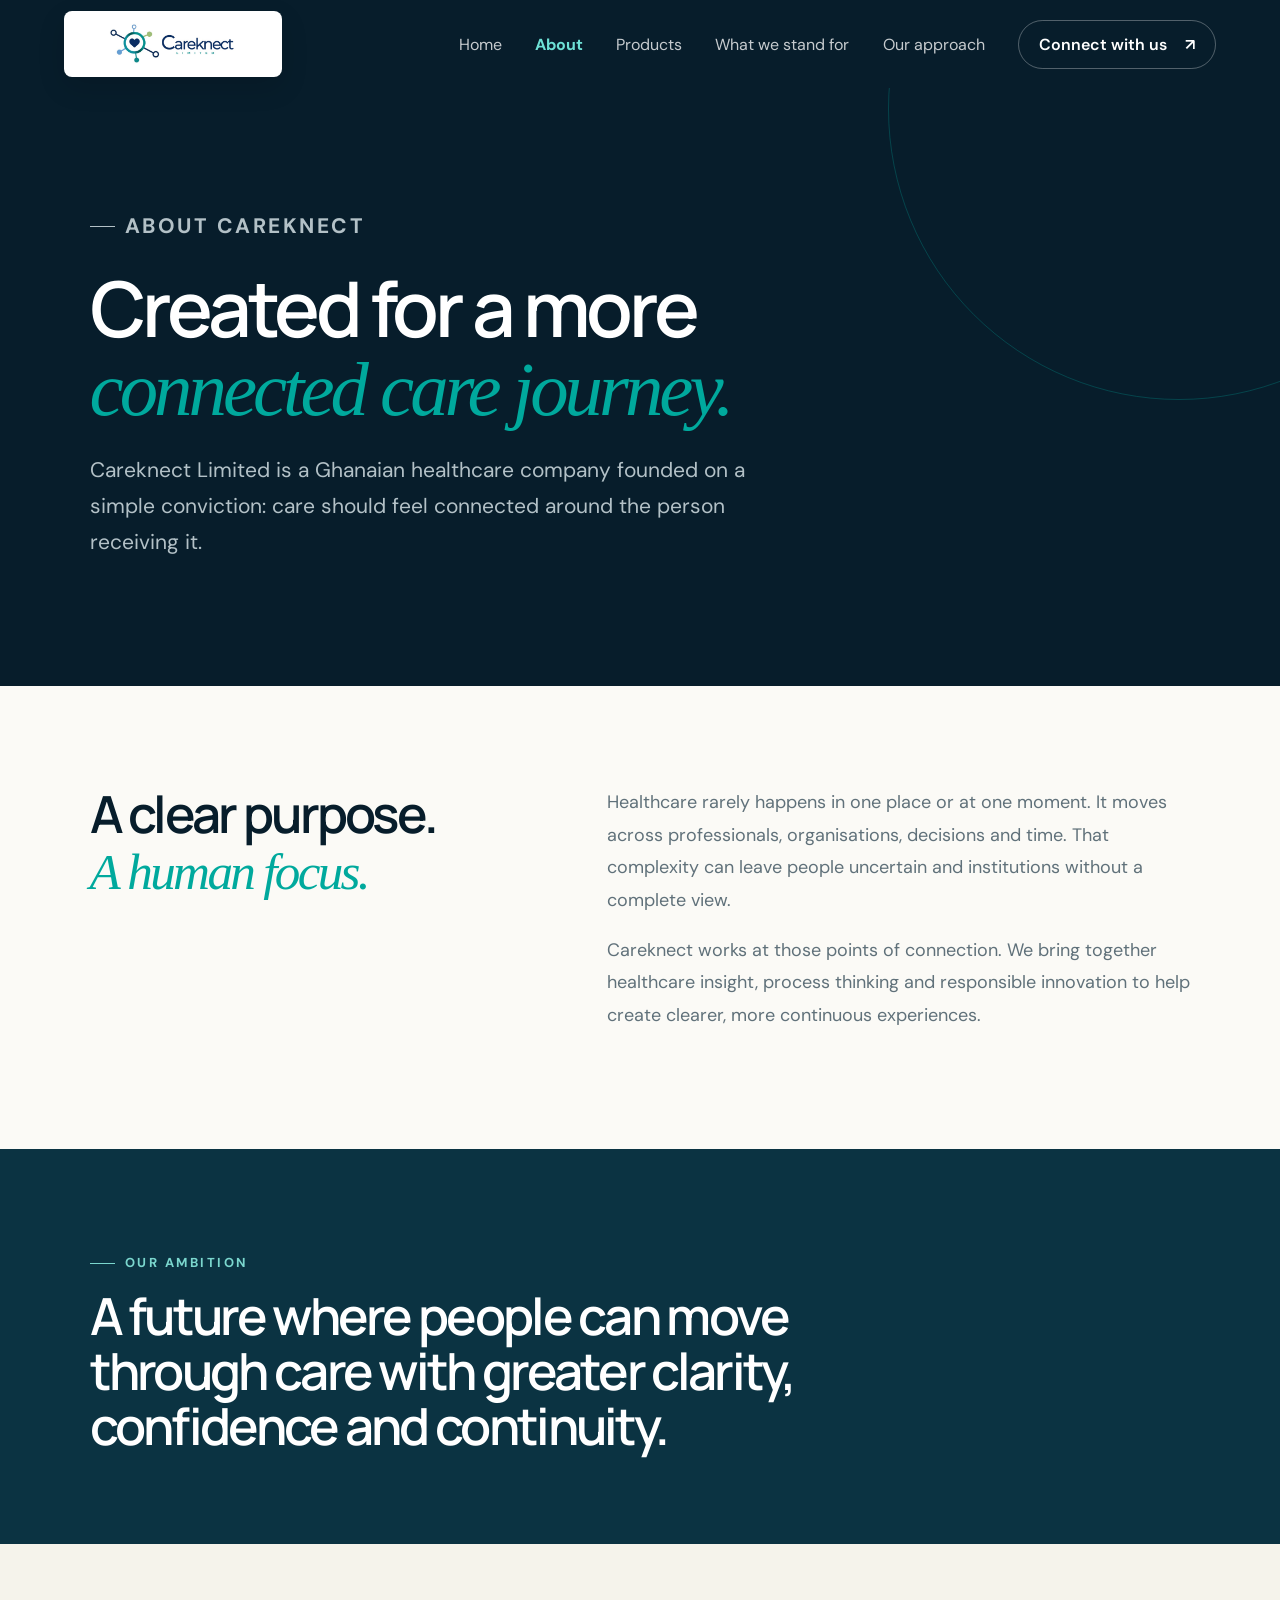
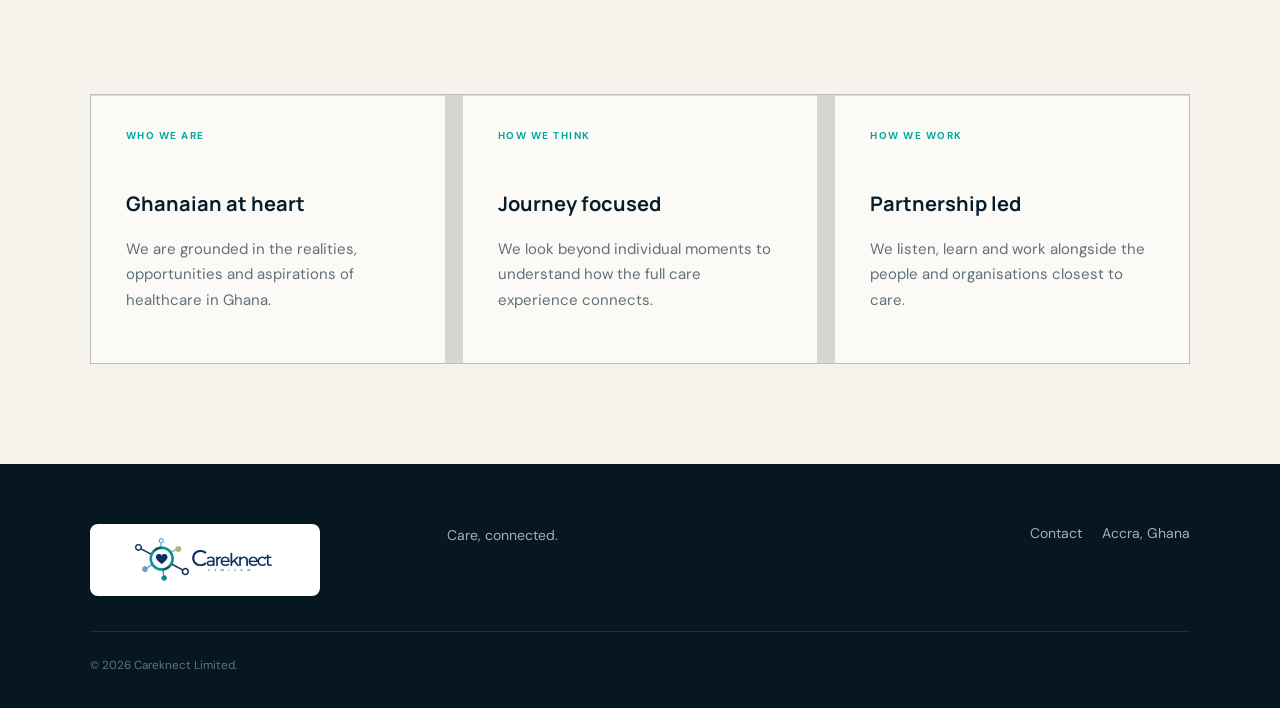
==== about.html @ 3f30fecf "Create Careknect corporate website" ====
<!doctype html><html lang="en"><head><meta charset="UTF-8"><meta name="viewport" content="width=device-width,initial-scale=1"><title>About Careknect</title><link rel="preconnect" href="https://fonts.googleapis.com"><link rel="preconnect" href="https://fonts.gstatic.com" crossorigin><link href="https://fonts.googleapis.com/css2?family=DM+Sans:wght@400;500;600;700&family=Manrope:wght@500;600;700;800&display=swap" rel="stylesheet"><link rel="stylesheet" href="styles.css"><link rel="stylesheet" href="brand.css"><link rel="stylesheet" href="pages.css"><link rel="stylesheet" href="corporate.css"></head><body><header class="page-header"><div class="site-header"><a class="brand brand-logo" href="index.html"><img src="assets/careknect-logo-cropped.jpg" alt="Careknect Limited"></a><button class="menu-toggle" aria-label="Open menu" aria-expanded="false"><span></span><span></span></button><nav class="nav"><a href="index.html">Home</a><a class="active" href="about.html">About</a><a href="solutions.html">What we stand for</a><a href="advisory.html">Our approach</a><a class="nav-cta" href="contact.html">Connect with us <span>↗</span></a></nav></div></header><main><section class="page-hero"><p class="eyebrow"><span></span> ABOUT CAREKNECT</p><h1>Created for a more<br><em>connected care journey.</em></h1><p>Careknect Limited is a Ghanaian healthcare company founded on a simple conviction: care should feel connected around the person receiving it.</p></section><section class="page-body"><div class="split"><h2>A clear purpose.<br><em>A human focus.</em></h2><div class="split-copy"><p>Healthcare rarely happens in one place or at one moment. It moves across professionals, organisations, decisions and time. That complexity can leave people uncertain and institutions without a complete view.</p><p>Careknect works at those points of connection. We bring together healthcare insight, process thinking and responsible innovation to help create clearer, more continuous experiences.</p></div></div></section><section class="dark-band"><p class="eyebrow light"><span></span> OUR AMBITION</p><h2 class="content-heading">A future where people can move through care with greater clarity, confidence and continuity.</h2></section><section class="page-body soft"><div class="story-grid"><article><span>WHO WE ARE</span><h3>Ghanaian at heart</h3><p>We are grounded in the realities, opportunities and aspirations of healthcare in Ghana.</p></article><article><span>HOW WE THINK</span><h3>Journey focused</h3><p>We look beyond individual moments to understand how the full care experience connects.</p></article><article><span>HOW WE WORK</span><h3>Partnership led</h3><p>We listen, learn and work alongside the people and organisations closest to care.</p></article></div></section></main><footer><a class="brand brand-logo footer-brand" href="index.html"><img src="assets/careknect-logo-cropped.jpg" alt="Careknect Limited"></a><p>Care, connected.</p><div><a href="contact.html">Contact</a><span>Accra, Ghana</span></div><small>© 2026 Careknect Limited.</small></footer><script src="script.js"></script></body></html>
---- styles.css ----
:root{--ink:#071d2b;--navy:#092737;--teal:#00a99d;--mint:#c7f1e7;--cream:#f5f3eb;--paper:#fbfaf6;--coral:#ff806d;--line:rgba(7,29,43,.13);--muted:#60717a;--display:"Manrope",sans-serif;--body:"DM Sans",sans-serif}*{box-sizing:border-box}html{scroll-behavior:smooth}body{margin:0;color:var(--ink);background:var(--paper);font-family:var(--body);-webkit-font-smoothing:antialiased}a{color:inherit;text-decoration:none}button,textarea{font:inherit}.site-header{height:88px;padding:0 clamp(24px,5vw,76px);display:flex;align-items:center;justify-content:space-between;position:absolute;z-index:20;width:100%;color:#fff}.brand{display:flex;align-items:center;gap:11px;font-family:var(--display);font-size:23px;font-weight:800;letter-spacing:-.8px}.brand small{display:block;font:600 7px var(--body);letter-spacing:3px;opacity:.65;margin-top:-1px}.brand-mark{width:33px;height:33px;display:grid;grid-template-columns:1fr 1fr;gap:3px;transform:rotate(45deg)}.brand-mark i{display:block;border-radius:10px 3px;background:var(--teal)}.brand-mark i:last-child{background:var(--coral);transform:translateY(5px)}.nav{display:flex;align-items:center;gap:clamp(20px,2.6vw,38px);font-size:14px}.nav>a:not(.nav-cta){opacity:.77;transition:.2s}.nav>a:hover{opacity:1}.nav-cta{padding:13px 20px;border:1px solid rgba(255,255,255,.3);border-radius:50px;font-weight:600}.nav-cta span{margin-left:14px}.menu-toggle{display:none;background:none;border:0}.hero{min-height:790px;background:var(--ink);color:white;padding:170px clamp(24px,7vw,110px) 100px;display:grid;grid-template-columns:minmax(0,1.05fr) minmax(390px,.8fr);align-items:center;gap:7vw;overflow:hidden;position:relative}.orb{position:absolute;border-radius:999px;filter:blur(2px);opacity:.25}.orb-one{width:700px;height:700px;border:1px solid #1e8c8a;right:-250px;top:-270px}.orb-two{width:480px;height:480px;border:1px solid #1e8c8a;right:-100px;top:-120px}.hero-copy,.journey-card{position:relative;z-index:2}.eyebrow{font-size:11px;font-weight:700;letter-spacing:2.5px;display:flex;align-items:center;gap:10px;color:#93ded3}.eyebrow span{width:25px;height:1px;background:currentColor}.hero h1,.section-heading h2,.approach h2,.contact h2{font-family:var(--display);font-weight:600;letter-spacing:-3.5px;line-height:1.03;margin:25px 0}.hero h1{font-size:clamp(50px,6vw,83px);max-width:800px}.hero h1 em,.section-heading h2 em,.approach h2 em{font-family:Georgia,serif;font-weight:400;color:var(--teal)}.hero-lede{color:#b7c3c8;font-size:19px;line-height:1.65;max-width:670px}.hero-actions{display:flex;align-items:center;gap:32px;margin:37px 0 70px}.button{display:inline-flex;align-items:center;justify-content:center;gap:28px;padding:17px 23px;border-radius:4px;font-weight:700;font-size:14px;transition:.25s}.button:hover{transform:translateY(-2px)}.button-primary{background:var(--coral);color:var(--ink)}.text-link{font-weight:600;font-size:14px;border-bottom:1px solid #78909b;padding:10px 0}.text-link span{margin-left:12px}.trust-row{border-top:1px solid rgba(255,255,255,.12);padding-top:25px;display:flex;gap:24px;align-items:center;font-size:12px;color:#71848d;flex-wrap:wrap}.trust-row b{color:#b8c5ca;font-weight:500}.journey-card{background:#f8faf8;color:var(--ink);border-radius:18px;padding:28px;box-shadow:0 35px 80px rgba(0,0,0,.3);transform:rotate(1deg)}.card-top,.profile,.input-bottom,.coordinator{display:flex;align-items:center;justify-content:space-between}.mini-label{font-size:9px;letter-spacing:1.5px;color:#6d7c82;font-weight:700}.card-top h2{font:700 22px var(--display);margin:6px 0 0;letter-spacing:-.8px}.live{font-size:11px;background:#e3f5ee;padding:7px 10px;border-radius:30px;color:#247b61}.live i{display:inline-block;width:6px;height:6px;border-radius:50%;background:#23b686;margin-right:5px}.profile{background:white;border:1px solid #e5eae7;padding:13px;border-radius:10px;margin:25px 0 18px;justify-content:flex-start;gap:12px}.profile button{margin-left:auto;border:0;background:none}.avatar{width:40px;height:40px;background:#d6eee8;border-radius:50%;display:grid;place-items:center;font-weight:700;color:#157669}.profile strong,.profile small,.coordinator strong,.coordinator small{display:block}.profile strong{font-size:13px}.profile small,.step small,.coordinator small{font-size:10px;color:#809097;margin-top:3px}.progress{height:4px;background:#dfe7e4;border-radius:5px;overflow:hidden;margin-bottom:20px}.progress i{height:100%;display:block;background:var(--teal)}.step{display:grid;grid-template-columns:28px 1fr auto;gap:10px;align-items:center;padding:11px 0;position:relative}.step>span{border:1px solid #cbd6d2;color:#92a09d;border-radius:50%;width:25px;height:25px;display:grid;place-items:center;font-size:10px}.step.done>span{background:#dff4ed;border:0;color:#168a6e}.step.active>span{background:var(--teal);border:0;color:#fff;box-shadow:0 0 0 5px #daf3ef}.step strong{font-size:12px}.step time{font-size:9px;color:#87969c}.coordinator{margin-top:18px;padding-top:18px;border-top:1px solid #e1e7e4;justify-content:flex-start}.people{display:flex;margin-right:14px}.people span{width:28px;height:28px;border:2px solid white;margin-left:-7px;border-radius:50%;background:#123c50;color:white;display:grid;place-items:center;font-size:8px}.people span:first-child{margin:0;background:#e48b6f}.people span:last-child{background:#d9e3df;color:#456}.coordinator p{margin:0}.coordinator strong{font-size:10px}.navigator-section,.solutions,.partners{padding:110px clamp(24px,7vw,110px)}.section-heading{display:grid;grid-template-columns:.6fr 1.3fr 1fr;gap:45px;align-items:start;margin-bottom:65px}.eyebrow.dark{color:#198f87}.section-heading h2{font-size:clamp(38px,4vw,59px);margin:0}.section-heading>p:last-child{line-height:1.7;color:var(--muted);font-size:16px;margin:5px 0}.navigator-section{background:var(--cream)}.navigator-shell{background:white;border-radius:14px;display:grid;grid-template-columns:1.15fr .85fr;box-shadow:0 20px 60px rgba(7,29,43,.08);overflow:hidden}.navigator-input{padding:42px}.navigator-input label{display:block;font:700 17px var(--display);margin-bottom:17px}.navigator-input textarea{width:100%;border:1px solid #d4ddd9;border-radius:8px;padding:17px;resize:none;outline:none;line-height:1.55;color:var(--ink);transition:.2s}.navigator-input textarea:focus{border-color:var(--teal);box-shadow:0 0 0 3px rgba(0,169,157,.09)}.input-bottom{margin-top:16px}.input-bottom>span{font-size:12px;color:#75858b}.input-bottom button{background:var(--ink);color:white;border:0;border-radius:4px;padding:14px 18px;font-weight:700;cursor:pointer}.input-bottom button span{margin-left:18px}.navigator-result{background:var(--ink);color:white;min-height:270px;padding:38px;display:grid;place-items:center}.result-empty{text-align:center;max-width:280px}.spark{display:grid;place-items:center;width:46px;height:46px;margin:0 auto 18px;border:1px solid #2f5968;border-radius:50%;color:#67d4c9;font-size:21px}.result-empty strong{font:600 16px var(--display)}.result-empty p{font-size:12px;line-height:1.6;color:#8fa2aa}.result-found{width:100%}.result-found .match{font-size:10px;color:#78d9cf;letter-spacing:1px}.result-found h3{font:700 21px var(--display);margin:10px 0}.result-found p{color:#a9bac1;line-height:1.55;font-size:13px}.result-tags{display:flex;flex-wrap:wrap;gap:8px;margin:18px 0}.result-tags span{padding:7px 9px;border:1px solid #31505e;border-radius:30px;font-size:10px}.result-found a{display:inline-block;color:#fff;border-bottom:1px solid var(--teal);font-size:12px;padding-bottom:5px}.safety-note{text-align:center;color:#89938f;font-size:10px;margin:22px auto 0;max-width:730px}.solutions{background:var(--paper)}.solution-grid{display:grid;grid-template-columns:repeat(3,1fr);border-top:1px solid var(--line);border-left:1px solid var(--line)}.solution-grid article{min-height:310px;border-right:1px solid var(--line);border-bottom:1px solid var(--line);padding:35px;position:relative;transition:.25s}.solution-grid article:hover{background:white;transform:translateY(-3px);box-shadow:0 16px 40px rgba(7,29,43,.06);z-index:2}.solution-feature{grid-row:span 2;background:#e3f2ed}.solution-grid .number{position:absolute;right:25px;top:22px;font-size:10px;color:#8b999a}.solution-grid .icon{font-size:26px;color:var(--teal);height:72px}.solution-grid h3{font:700 22px var(--display);letter-spacing:-.7px}.solution-grid p{color:var(--muted);font-size:14px;line-height:1.7}.solution-grid ul{list-style:none;padding:12px 0 0;margin:0}.solution-grid li{font-size:12px;border-top:1px solid rgba(7,29,43,.1);padding:12px 0}.solution-grid li:before{content:"✓";color:var(--teal);margin-right:10px}.solution-grid .accent{background:var(--ink);color:white}.solution-grid .accent p{color:#a9b8bf}.approach{background:#0b3342;color:white;padding:120px clamp(24px,9vw,150px);display:grid;grid-template-columns:.8fr 1fr;gap:12vw}.eyebrow.light{color:#7bd7ce}.approach h2{font-size:clamp(40px,4.5vw,62px);margin-top:28px}.approach-copy>p:nth-of-type(2){color:#a7b7bd;line-height:1.7;max-width:460px}.button-light{border:1px solid #70909c;margin-top:25px}.approach-list{list-style:none;margin:0;padding:0}.approach-list li{display:grid;grid-template-columns:55px 1fr;border-top:1px solid rgba(255,255,255,.14);padding:25px 0}.approach-list li>span{color:#55cfc4;font-size:10px}.approach-list strong{font:600 20px var(--display)}.approach-list p{color:#9bb0b8;font-size:13px;margin:7px 0}.partner-grid{display:grid;grid-template-columns:repeat(4,1fr);border:1px solid var(--line)}.partner-grid>div{padding:30px;border-right:1px solid var(--line)}.partner-grid>div:last-child{border:0}.partner-grid span{font-size:22px;color:var(--teal)}.partner-grid h3{font:700 17px var(--display);margin-top:40px}.partner-grid p{font-size:13px;line-height:1.6;color:var(--muted)}.contact{padding:0 clamp(24px,7vw,110px) 90px;background:var(--paper)}.contact-inner{background:var(--ink);color:white;padding:80px clamp(32px,7vw,90px);position:relative;overflow:hidden}.contact-inner:after{content:"";position:absolute;width:420px;height:420px;border:1px solid rgba(0,169,157,.3);border-radius:50%;right:-150px;top:-130px}.contact h2{font-size:clamp(39px,5vw,66px);max-width:900px}.contact-inner>p:nth-of-type(2){color:#aab9bf}.contact-actions{display:flex;gap:30px;align-items:center;margin-top:35px;position:relative;z-index:2}.button-coral{background:var(--coral);color:var(--ink)}.contact-actions>a:last-child{font-size:14px;color:#c1ccd0}footer{background:#061721;color:#a2b0b6;padding:60px clamp(24px,7vw,110px) 35px;display:grid;grid-template-columns:1fr 1.2fr 1fr;gap:35px;align-items:start;font-size:12px}footer .footer-brand{color:white}footer p{max-width:310px;line-height:1.6;margin:0}footer>div{display:flex;gap:20px;justify-content:flex-end}footer>small{grid-column:1/-1;border-top:1px solid rgba(255,255,255,.1);padding-top:25px;color:#61747d}.reveal{opacity:0;transform:translateY(18px);transition:opacity .7s ease,transform .7s ease}.reveal.visible{opacity:1;transform:none}@media(max-width:900px){.nav{position:absolute;top:75px;left:20px;right:20px;background:#0d3444;display:none;flex-direction:column;align-items:stretch;padding:22px;border-radius:10px}.nav.open{display:flex}.menu-toggle{display:block;color:white}.menu-toggle span{display:block;width:24px;height:1px;background:white;margin:6px}.hero{grid-template-columns:1fr;padding-top:140px}.journey-card{max-width:520px}.section-heading{grid-template-columns:1fr;gap:18px}.solution-grid{grid-template-columns:repeat(2,1fr)}.solution-feature{grid-row:auto}.approach{grid-template-columns:1fr}.partner-grid{grid-template-columns:repeat(2,1fr)}.partner-grid>div{border-bottom:1px solid var(--line)}footer{grid-template-columns:1fr 1fr}footer p{grid-column:1/-1}footer>div{justify-content:flex-start}}@media(max-width:620px){.site-header{height:72px}.hero{padding:120px 22px 70px;min-height:auto}.hero h1{font-size:48px;letter-spacing:-2.5px}.hero-lede{font-size:16px}.hero-actions{align-items:flex-start;flex-direction:column;margin-bottom:45px}.journey-card{padding:20px}.trust-row{display:none}.navigator-section,.solutions,.partners{padding:78px 22px}.section-heading h2,.approach h2{letter-spacing:-2.2px}.navigator-shell{grid-template-columns:1fr}.navigator-input{padding:25px}.navigator-result{min-height:230px}.input-bottom{align-items:flex-start;gap:15px;flex-direction:column}.solution-grid,.partner-grid{grid-template-columns:1fr}.solution-grid article{min-height:270px}.approach{padding:80px 22px}.contact{padding:0 0 0}.contact-inner{padding:70px 22px}.contact-actions{align-items:flex-start;flex-direction:column}footer{grid-template-columns:1fr;padding:50px 22px 30px}footer>div{flex-direction:column}.profile time{display:none}}
---- brand.css ----
@import url("typography.css");
/* Professional application of the official Careknect logo. */
.brand-logo {
  width: 218px;
  height: 66px;
  padding: 8px 12px;
  overflow: hidden;
  background: #fff;
  border-radius: 8px;
  box-shadow: 0 10px 28px rgba(0, 0, 0, .12);
}

.brand-logo img {
  display: block;
  width: 100%;
  height: 100%;
  object-fit: contain;
}

.footer-brand {
  width: 230px;
  height: 72px;
  box-shadow: none;
}

@media (max-width: 620px) {
  .brand-logo {
    width: 172px;
    height: 51px;
    padding: 6px 9px;
    border-radius: 6px;
  }
}

.nav .active:not(.nav-cta){color:#6de0d5;opacity:1}.story-grid{display:grid;grid-template-columns:repeat(3,1fr);gap:1px;background:var(--line);border:1px solid var(--line);margin-top:70px}.story-grid article{background:var(--paper);padding:35px;min-height:230px}.story-grid span{font-size:10px;letter-spacing:1.5px;color:var(--teal);font-weight:700}.story-grid h3{font:700 21px var(--display);margin-top:45px}.story-grid p{font-size:13px;line-height:1.7;color:var(--muted)}.page-cta{padding:80px clamp(24px,7vw,110px);background:#e3f2ed;display:flex;align-items:center;justify-content:space-between;gap:40px}.page-cta h2{font:600 clamp(30px,3.5vw,48px)/1.15 var(--display);letter-spacing:-2px;max-width:760px;margin:0}.contact-grid{display:grid;grid-template-columns:.8fr 1fr;gap:9vw}.contact-info>p{color:var(--muted);line-height:1.7}.contact-info>a{display:block;font:600 17px var(--display);margin-top:18px;color:var(--teal)}.contact-card{background:#fff;border:1px solid var(--line);padding:38px;display:grid;gap:10px;box-shadow:0 20px 60px rgba(7,29,43,.07)}.contact-card label{font-size:11px;font-weight:700;margin-top:10px}.contact-card input,.contact-card select,.contact-card textarea{width:100%;border:1px solid #d4ddd9;background:#fff;border-radius:5px;padding:13px;outline:none;font:inherit;color:var(--ink)}.contact-card input:focus,.contact-card select:focus,.contact-card textarea:focus{border-color:var(--teal);box-shadow:0 0 0 3px rgba(0,169,157,.08)}.contact-card .button{border:0;margin-top:16px;cursor:pointer}.metric-row span{display:block;font-size:11px;color:#9fb2b9;margin-top:8px}@media(max-width:900px){.story-grid,.contact-grid{grid-template-columns:1fr}.page-cta{align-items:flex-start;flex-direction:column}}@media(max-width:620px){.contact-card{padding:24px}.page-cta{padding:65px 22px}}
---- pages.css ----
.page-header{position:relative;background:var(--ink)}.page-header .site-header{position:relative}.page-hero{background:var(--ink);color:#fff;padding:100px clamp(24px,7vw,110px) 105px;position:relative;overflow:hidden}.page-hero:after{content:"";position:absolute;width:580px;height:580px;border:1px solid rgba(0,169,157,.28);border-radius:50%;right:-190px;top:-270px}.page-hero .eyebrow,.page-hero h1,.page-hero>p,.page-hero .hero-actions{position:relative;z-index:1}.page-hero h1{font:600 clamp(48px,6vw,82px)/1.02 var(--display);letter-spacing:-4px;max-width:1000px;margin:24px 0}.page-hero h1 em{font-family:Georgia,serif;font-weight:400;color:var(--teal)}.page-hero>p{max-width:720px;color:#b3c1c7;font-size:18px;line-height:1.7}.page-body{padding:100px clamp(24px,7vw,110px)}.page-body.soft{background:var(--cream)}.split{display:grid;grid-template-columns:.8fr 1.2fr;gap:10vw;align-items:start}.split h2,.content-heading{font:600 clamp(36px,4vw,58px)/1.08 var(--display);letter-spacing:-2.7px;margin:0}.split h2 em,.content-heading em{font-family:Georgia,serif;font-weight:400;color:var(--teal)}.split-copy>p{color:var(--muted);font-size:16px;line-height:1.8;margin-top:0}.feature-list{display:grid;grid-template-columns:repeat(2,1fr);gap:1px;background:var(--line);border:1px solid var(--line)}.feature-list article{background:var(--paper);padding:30px;min-height:210px}.feature-list .icon{font-size:24px;color:var(--teal)}.feature-list h3{font:700 19px var(--display);margin:35px 0 10px}.feature-list p{font-size:13px;line-height:1.65;color:var(--muted)}.module-grid{display:grid;grid-template-columns:repeat(3,1fr);gap:15px;margin-top:55px}.module{background:#fff;border:1px solid var(--line);padding:28px;min-height:240px;transition:.25s}.module:hover{transform:translateY(-4px);box-shadow:0 18px 40px rgba(7,29,43,.08)}.module .module-icon{width:44px;height:44px;border-radius:10px;background:#e3f2ed;color:var(--teal);display:grid;place-items:center;font-size:20px}.module h3{font:700 20px var(--display);margin:30px 0 10px}.module p{font-size:13px;line-height:1.65;color:var(--muted)}.workflow{display:flex;gap:0;margin-top:55px;overflow-x:auto}.workflow div{min-width:170px;flex:1;border-top:2px solid var(--teal);padding:18px 15px 20px 0;position:relative}.workflow div:after{content:"→";position:absolute;right:14px;top:15px;color:#87a09f}.workflow div:last-child:after{display:none}.workflow span{font-size:10px;color:var(--teal);letter-spacing:1px}.workflow strong{display:block;font:600 15px var(--display);margin-top:8px}.dark-band{background:#0b3342;color:#fff;padding:90px clamp(24px,7vw,110px)}.dark-band .content-heading{max-width:820px}.dark-band p{color:#a7bbc1;line-height:1.75;max-width:690px}.metric-row{display:grid;grid-template-columns:repeat(4,1fr);margin-top:50px;border:1px solid rgba(255,255,255,.14)}.metric-row div{padding:30px;border-right:1px solid rgba(255,255,255,.14)}.metric-row div:last-child{border:0}.metric-row strong{display:block;font:600 19px var(--display);color:#fff}.metric-row span{display:block;font-size:12px;color:#91a8af;margin-top:8px}.story-grid{display:grid;grid-template-columns:repeat(3,1fr);gap:18px;margin-top:50px}.story-grid article{border-top:1px solid var(--line);padding-top:25px}.story-grid span{font-size:10px;color:var(--teal)}.story-grid h3{font:700 20px var(--display)}.story-grid p{color:var(--muted);line-height:1.7;font-size:14px}.page-cta{background:var(--cream);padding:85px clamp(24px,7vw,110px);display:flex;justify-content:space-between;align-items:center;gap:35px}.page-cta h2{font:600 clamp(34px,4vw,53px)/1.08 var(--display);letter-spacing:-2.5px;max-width:740px;margin:0}.contact-grid{display:grid;grid-template-columns:.8fr 1.2fr;gap:8vw}.contact-card{background:#fff;border:1px solid var(--line);padding:40px}.contact-card label{display:block;font-size:12px;font-weight:700;margin:18px 0 8px}.contact-card input,.contact-card textarea,.contact-card select{width:100%;border:1px solid #d4ddd9;padding:14px;background:#fff;border-radius:4px}.contact-card button{border:0;cursor:pointer;margin-top:22px}.contact-info p{color:var(--muted);line-height:1.7}.contact-info a{display:block;font:600 18px var(--display);margin:16px 0;color:var(--teal)}.nav a.active{color:#7be0d5;opacity:1;font-weight:700}@media(max-width:900px){.module-grid{grid-template-columns:repeat(2,1fr)}.split,.contact-grid{grid-template-columns:1fr}.metric-row{grid-template-columns:repeat(2,1fr)}.story-grid{grid-template-columns:1fr}.page-cta{align-items:flex-start;flex-direction:column}}@media(max-width:620px){.page-hero{padding:70px 22px}.page-hero h1{font-size:47px;letter-spacing:-2.6px}.page-body,.dark-band,.page-cta{padding:70px 22px}.feature-list,.module-grid{grid-template-columns:1fr}.metric-row{grid-template-columns:1fr}.metric-row div{border-right:0;border-bottom:1px solid rgba(255,255,255,.14)}}
---- corporate.css ----
.corporate-hero{min-height:700px;background:var(--ink);color:#fff;padding:120px clamp(24px,7vw,110px);display:grid;grid-template-columns:1.05fr .75fr;gap:10vw;align-items:center}.corporate-copy h1{font:600 clamp(68px,8vw,112px)/.94 var(--display);letter-spacing:-6px;margin:28px 0}.corporate-copy h1 em,.corporate-intro h2 em,.identity-band em{font-family:Georgia,serif;font-weight:400;color:var(--teal)}.corporate-copy>p:not(.eyebrow){font-size:19px;line-height:1.7;color:#b5c3c8;max-width:680px}.brand-statement{border-left:1px solid rgba(255,255,255,.18);padding:30px 0 30px 55px}.brand-statement>span{font-size:10px;letter-spacing:2px;color:#6ad5ca}.brand-statement blockquote{font:400 30px/1.4 Georgia,serif;margin:28px 0;color:#fff}.brand-statement .statement-line{width:55px;height:2px;background:var(--coral);margin:30px 0}.brand-statement p{font-size:13px;line-height:1.75;color:#94a8b0}.corporate-intro h2{font:600 clamp(38px,4.5vw,60px)/1.08 var(--display);letter-spacing:-3px;margin:25px 0}.inline-arrow{display:inline-block;margin-top:15px;padding-bottom:5px;border-bottom:1px solid var(--teal);font-size:13px;font-weight:700}.principles{display:grid;grid-template-columns:repeat(4,1fr);padding:0 clamp(24px,7vw,110px) 110px}.principles article{border:1px solid var(--line);border-right:0;padding:34px;min-height:270px}.principles article:last-child{border-right:1px solid var(--line)}.principles span,.value-grid>article>span{font-size:10px;color:var(--teal);letter-spacing:1px}.principles h3{font:700 22px var(--display);margin-top:65px}.principles p{font-size:13px;line-height:1.7;color:var(--muted)}.identity-band{background:#0b3342;color:#fff;padding:105px clamp(24px,9vw,150px)}.identity-band h2{font:600 clamp(42px,5vw,70px)/1.12 var(--display);letter-spacing:-3px;margin:25px 0 45px}.value-grid{display:grid;grid-template-columns:repeat(2,1fr);border-top:1px solid var(--line);border-left:1px solid var(--line)}.value-grid article{padding:45px;border-right:1px solid var(--line);border-bottom:1px solid var(--line);min-height:330px;background:var(--paper)}.value-grid h2{font:600 27px/1.3 var(--display);letter-spacing:-1px;margin:55px 0 18px}.value-grid p{color:var(--muted);line-height:1.75}.approach-corporate article{display:grid;grid-template-columns:90px 1fr;border-top:1px solid var(--line);padding:38px 0;max-width:950px;margin:auto}.approach-corporate article>span{color:var(--teal);font-size:11px}.approach-corporate h2{font:600 30px var(--display);margin:0 0 10px}.approach-corporate p{color:var(--muted);line-height:1.7;margin:0}@media(max-width:900px){.corporate-hero{grid-template-columns:1fr}.brand-statement{border-left:0;border-top:1px solid rgba(255,255,255,.18);padding:40px 0}.principles{grid-template-columns:repeat(2,1fr)}}@media(max-width:620px){.corporate-hero{padding:100px 22px 70px}.corporate-copy h1{font-size:66px;letter-spacing:-4px}.principles,.value-grid{grid-template-columns:1fr}.principles{padding:0 22px 70px}.principles article{border-right:1px solid var(--line)}.identity-band{padding:75px 22px}.approach-corporate article{grid-template-columns:50px 1fr}.page-header .site-header{height:78px}}
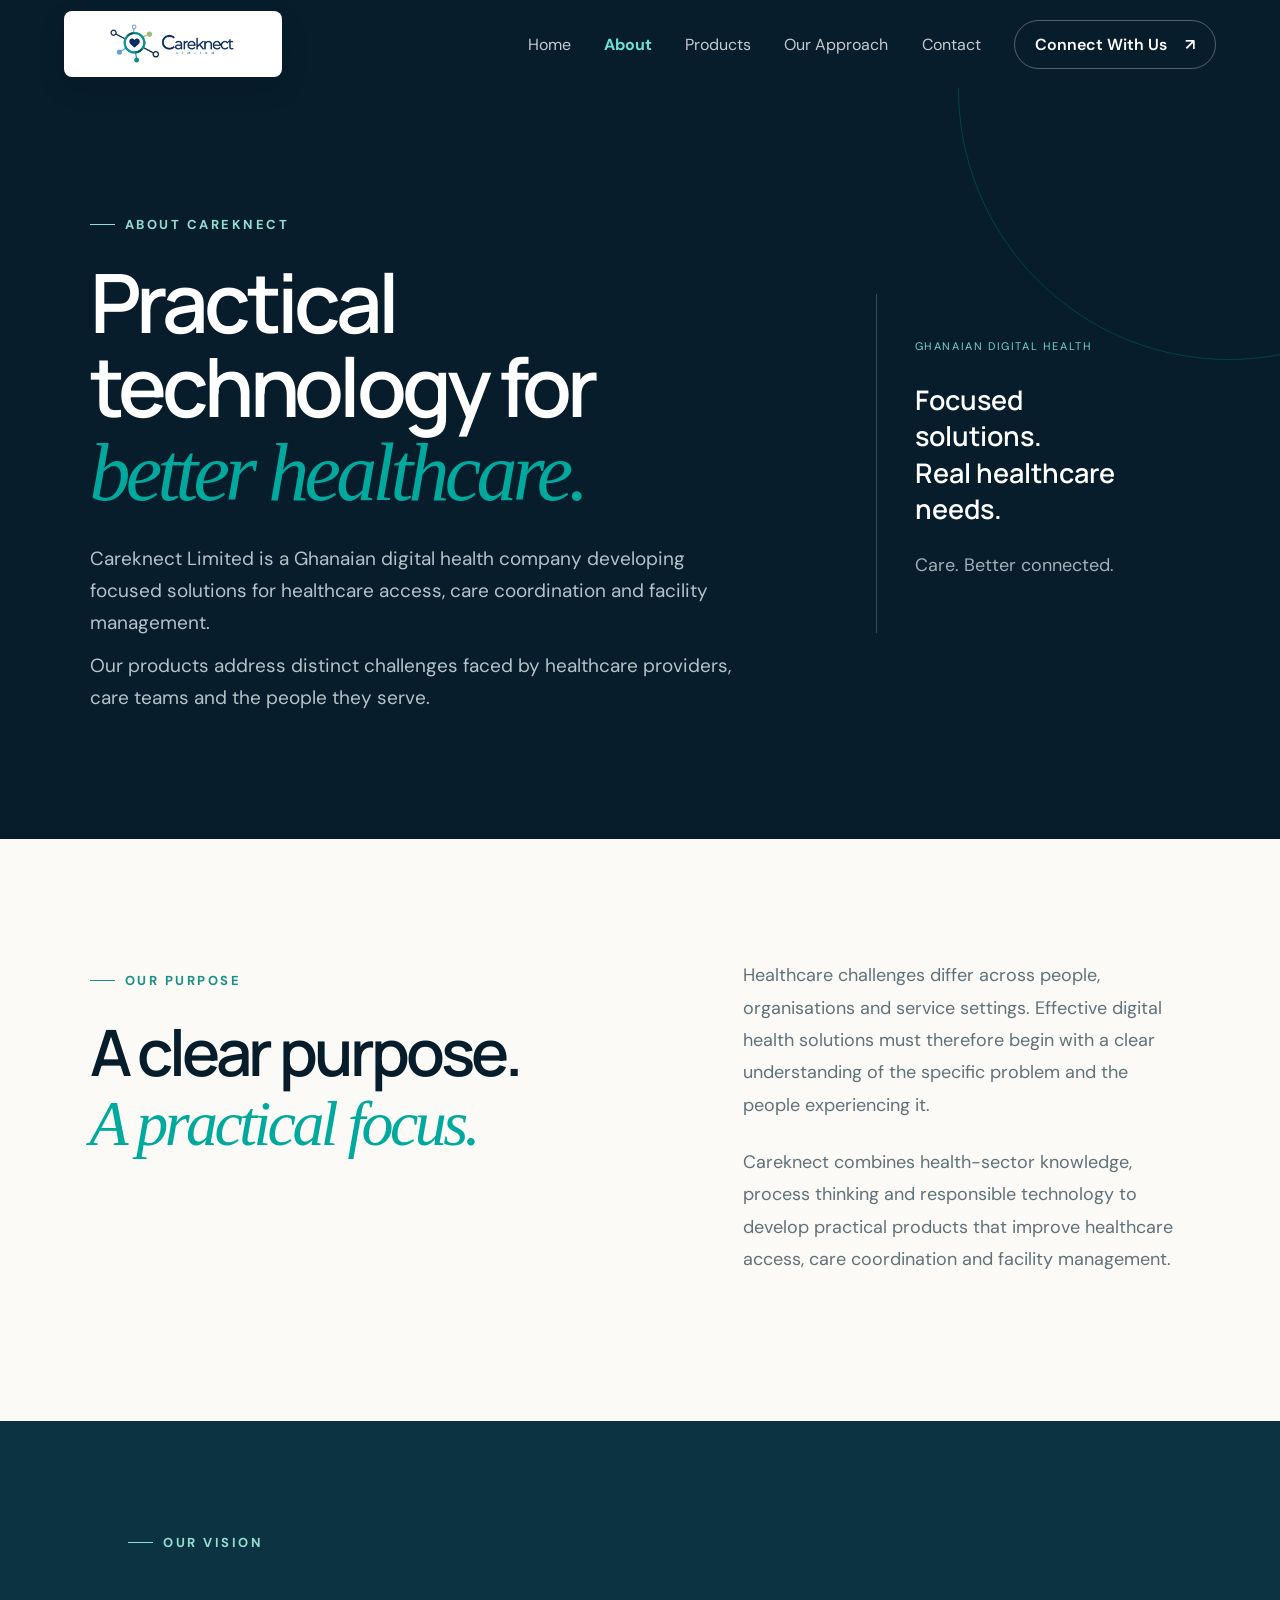
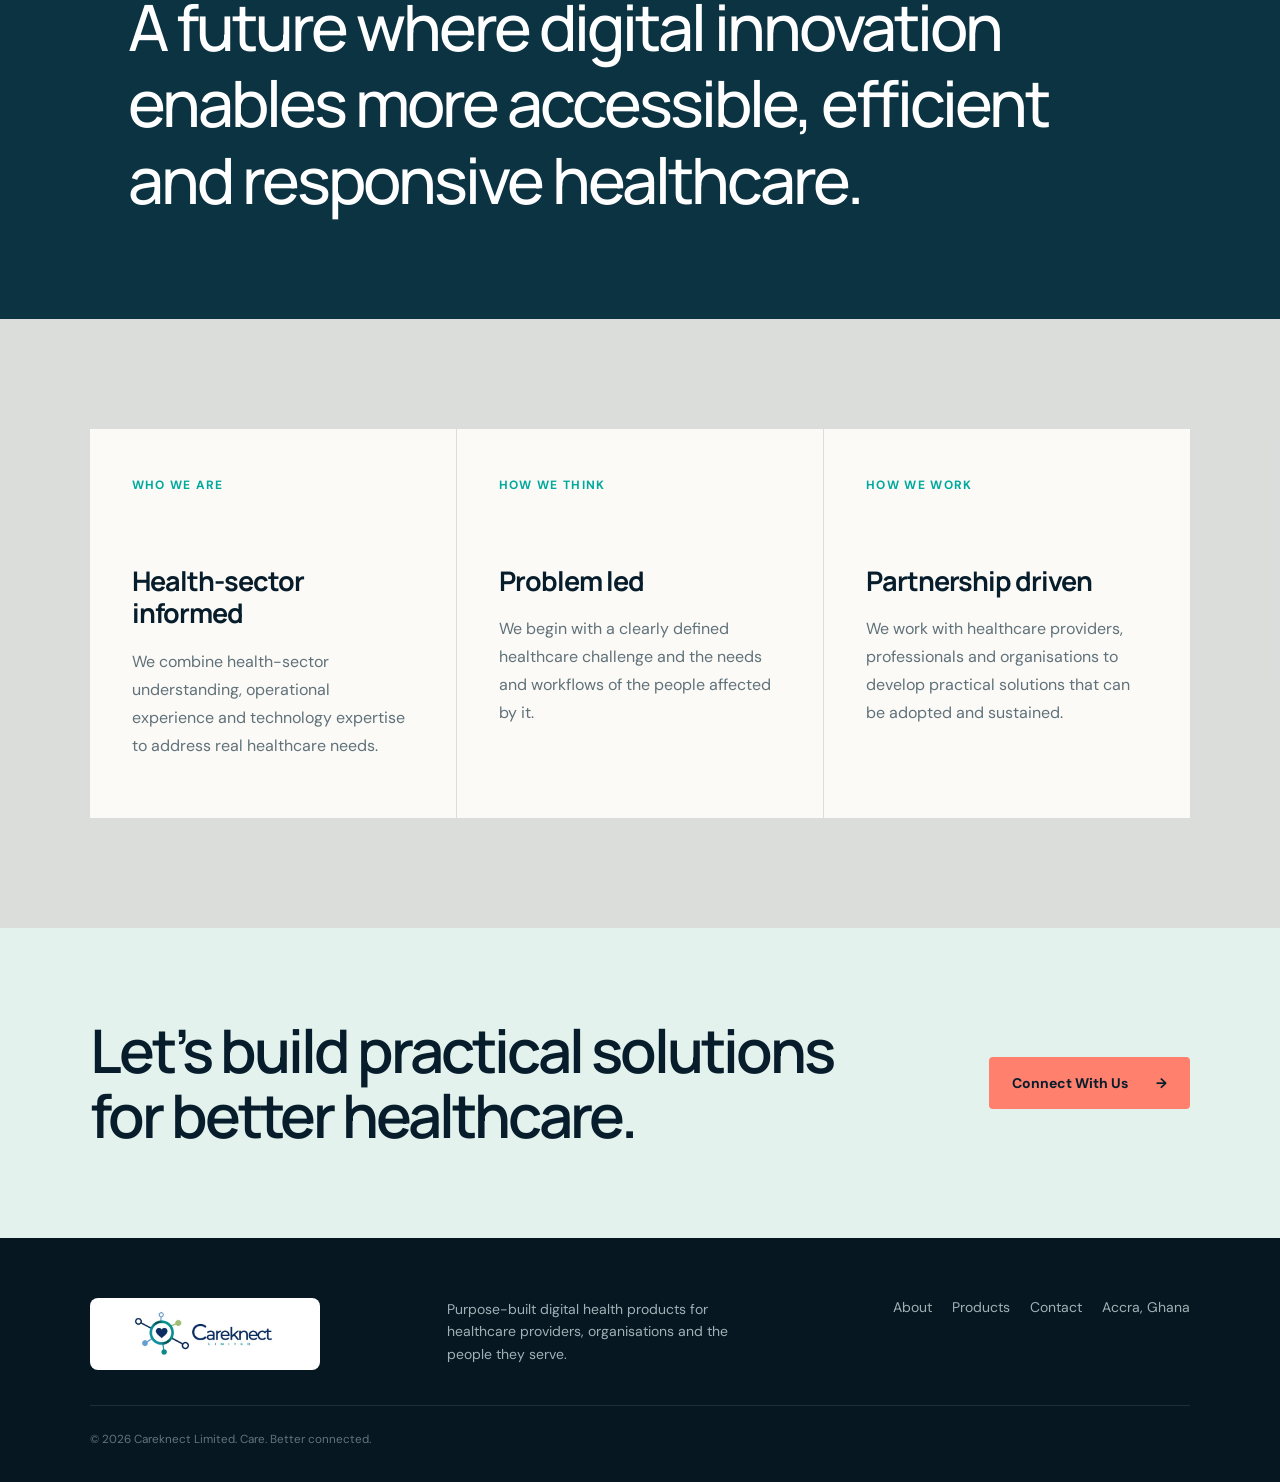
==== commit ab9425ab: "Final commit" ====
--- a/about.html
+++ b/about.html
@@ -1 +1,25 @@
-<!doctype html><html lang="en"><head><meta charset="UTF-8"><meta name="viewport" content="width=device-width,initial-scale=1"><title>About Careknect</title><link rel="preconnect" href="https://fonts.googleapis.com"><link rel="preconnect" href="https://fonts.gstatic.com" crossorigin><link href="https://fonts.googleapis.com/css2?family=DM+Sans:wght@400;500;600;700&family=Manrope:wght@500;600;700;800&display=swap" rel="stylesheet"><link rel="stylesheet" href="styles.css"><link rel="stylesheet" href="brand.css"><link rel="stylesheet" href="pages.css"><link rel="stylesheet" href="corporate.css"></head><body><header class="page-header"><div class="site-header"><a class="brand brand-logo" href="index.html"><img src="assets/careknect-logo-cropped.jpg" alt="Careknect Limited"></a><button class="menu-toggle" aria-label="Open menu" aria-expanded="false"><span></span><span></span></button><nav class="nav"><a href="index.html">Home</a><a class="active" href="about.html">About</a><a href="solutions.html">What we stand for</a><a href="advisory.html">Our approach</a><a class="nav-cta" href="contact.html">Connect with us <span>↗</span></a></nav></div></header><main><section class="page-hero"><p class="eyebrow"><span></span> ABOUT CAREKNECT</p><h1>Created for a more<br><em>connected care journey.</em></h1><p>Careknect Limited is a Ghanaian healthcare company founded on a simple conviction: care should feel connected around the person receiving it.</p></section><section class="page-body"><div class="split"><h2>A clear purpose.<br><em>A human focus.</em></h2><div class="split-copy"><p>Healthcare rarely happens in one place or at one moment. It moves across professionals, organisations, decisions and time. That complexity can leave people uncertain and institutions without a complete view.</p><p>Careknect works at those points of connection. We bring together healthcare insight, process thinking and responsible innovation to help create clearer, more continuous experiences.</p></div></div></section><section class="dark-band"><p class="eyebrow light"><span></span> OUR AMBITION</p><h2 class="content-heading">A future where people can move through care with greater clarity, confidence and continuity.</h2></section><section class="page-body soft"><div class="story-grid"><article><span>WHO WE ARE</span><h3>Ghanaian at heart</h3><p>We are grounded in the realities, opportunities and aspirations of healthcare in Ghana.</p></article><article><span>HOW WE THINK</span><h3>Journey focused</h3><p>We look beyond individual moments to understand how the full care experience connects.</p></article><article><span>HOW WE WORK</span><h3>Partnership led</h3><p>We listen, learn and work alongside the people and organisations closest to care.</p></article></div></section></main><footer><a class="brand brand-logo footer-brand" href="index.html"><img src="assets/careknect-logo-cropped.jpg" alt="Careknect Limited"></a><p>Care, connected.</p><div><a href="contact.html">Contact</a><span>Accra, Ghana</span></div><small>© 2026 Careknect Limited.</small></footer><script src="script.js"></script></body></html>
+<!doctype html>
+<html lang="en">
+<head>
+  <meta charset="UTF-8">
+  <meta name="viewport" content="width=device-width, initial-scale=1">
+  <meta name="description" content="Careknect Limited is a Ghanaian digital health company developing focused solutions for healthcare access, care coordination and facility management.">
+  <meta name="theme-color" content="#071d2b">
+  <title>About Careknect — Practical technology for better healthcare</title>
+  <link rel="preconnect" href="https://fonts.googleapis.com"><link rel="preconnect" href="https://fonts.gstatic.com" crossorigin>
+  <link href="https://fonts.googleapis.com/css2?family=DM+Sans:wght@400;500;600;700&family=Manrope:wght@500;600;700;800&display=swap" rel="stylesheet">
+  <link rel="stylesheet" href="styles.css"><link rel="stylesheet" href="brand.css"><link rel="stylesheet" href="pages.css"><link rel="stylesheet" href="corporate.css"><link rel="stylesheet" href="about.css">
+</head>
+<body>
+  <header class="page-header"><div class="site-header"><a class="brand brand-logo" href="index.html" aria-label="Careknect Limited home"><img src="assets/careknect-logo-cropped.jpg" alt="Careknect Limited"></a><button class="menu-toggle" aria-label="Open menu" aria-expanded="false"><span></span><span></span></button><nav class="nav" aria-label="Main navigation"><a href="index.html">Home</a><a class="active" href="about.html">About</a><a href="products.html">Products</a><a href="advisory.html">Our Approach</a><a href="contact.html">Contact</a><a class="nav-cta" href="contact.html">Connect With Us <span>↗</span></a></nav></div></header>
+  <main>
+    <section class="about-hero"><div class="reveal"><p class="eyebrow"><span></span> ABOUT CAREKNECT</p><h1>Practical technology for<br><em>better healthcare.</em></h1><p>Careknect Limited is a Ghanaian digital health company developing focused solutions for healthcare access, care coordination and facility management.</p><p>Our products address distinct challenges faced by healthcare providers, care teams and the people they serve.</p></div><aside class="about-origin reveal"><span>GHANAIAN DIGITAL HEALTH</span><strong>Focused solutions.<br>Real healthcare needs.</strong><p>Care. Better connected.</p></aside></section>
+    <section class="purpose-section"><div class="purpose-heading reveal"><p class="eyebrow dark"><span></span> OUR PURPOSE</p><h2>A clear purpose.<br><em>A practical focus.</em></h2></div><div class="purpose-copy reveal"><p>Healthcare challenges differ across people, organisations and service settings. Effective digital health solutions must therefore begin with a clear understanding of the specific problem and the people experiencing it.</p><p>Careknect combines health-sector knowledge, process thinking and responsible technology to develop practical products that improve healthcare access, care coordination and facility management.</p></div></section>
+    <section class="vision-section reveal"><p class="eyebrow"><span></span> OUR VISION</p><blockquote>A future where digital innovation enables more accessible, efficient and responsive healthcare.</blockquote></section>
+    <section class="identity-cards" aria-label="How Careknect works"><article class="reveal"><span>WHO WE ARE</span><h2>Health-sector informed</h2><p>We combine health-sector understanding, operational experience and technology expertise to address real healthcare needs.</p></article><article class="reveal"><span>HOW WE THINK</span><h2>Problem led</h2><p>We begin with a clearly defined healthcare challenge and the needs and workflows of the people affected by it.</p></article><article class="reveal"><span>HOW WE WORK</span><h2>Partnership driven</h2><p>We work with healthcare providers, professionals and organisations to develop practical solutions that can be adopted and sustained.</p></article></section>
+    <section class="home-final"><h2>Let’s build practical solutions<br>for better healthcare.</h2><a class="button button-primary" href="contact.html">Connect With Us <span>→</span></a></section>
+  </main>
+  <footer><a class="brand brand-logo footer-brand" href="index.html"><img src="assets/careknect-logo-cropped.jpg" alt="Careknect Limited"></a><p>Purpose-built digital health products for healthcare providers, organisations and the people they serve.</p><div><a href="about.html">About</a><a href="products.html">Products</a><a href="contact.html">Contact</a><span>Accra, Ghana</span></div><small>© 2026 Careknect Limited. Care. Better connected.</small></footer>
+  <script src="script.js"></script>
+</body>
+</html>
--- a/about.css
+++ b/about.css
@@ -0,0 +1 @@
+.about-hero{min-height:650px;padding:115px clamp(24px,7vw,110px);background:var(--ink);color:#fff;display:grid;grid-template-columns:1.15fr .55fr;gap:10vw;align-items:center;position:relative;overflow:hidden}.about-hero:after{content:"";position:absolute;width:540px;height:540px;border:1px solid rgba(0,169,157,.25);border-radius:50%;right:-220px;top:-270px}.about-hero>div,.about-origin{position:relative;z-index:1}.about-hero h1{font:600 clamp(54px,6.4vw,88px)/1.02 var(--display);letter-spacing:-4.7px;margin:28px 0}.about-hero h1 em,.purpose-heading h2 em{font-family:Georgia,serif;font-weight:400;color:var(--teal)}.about-hero>div>p:not(.eyebrow){font-size:19px;line-height:1.7;color:#b5c3c8;max-width:780px;margin:10px 0}.about-origin{border-left:1px solid rgba(255,255,255,.2);padding:38px}.about-origin>span{font-size:11px;letter-spacing:1.6px;color:#70d7cd}.about-origin strong{display:block;font:600 27px/1.35 var(--display);margin:26px 0}.about-origin p{color:#9fb0b7}.purpose-section{padding:120px clamp(24px,7vw,110px);display:grid;grid-template-columns:1fr .85fr;gap:10vw}.purpose-heading h2{font:600 clamp(43px,5vw,67px)/1.08 var(--display);letter-spacing:-3.6px;margin:28px 0}.purpose-copy p{font-size:18px;line-height:1.8;color:var(--muted);margin:0 0 25px}.vision-section{padding:100px clamp(24px,10vw,170px);background:#0b3342;color:#fff}.vision-section blockquote{font:500 clamp(38px,5vw,68px)/1.2 var(--display);letter-spacing:-3px;max-width:1100px;margin:38px 0 0}.identity-cards{padding:110px clamp(24px,7vw,110px);display:grid;grid-template-columns:repeat(3,1fr);gap:1px;background:var(--line)}.identity-cards article{padding:42px;background:var(--paper);min-height:320px}.identity-cards span{font-size:12px;font-weight:700;letter-spacing:1.3px;color:var(--teal)}.identity-cards h2{font:700 27px/1.2 var(--display);letter-spacing:-1px;margin:70px 0 18px}.identity-cards p{font-size:16px;line-height:1.75;color:var(--muted)}.home-final{padding:90px clamp(24px,7vw,110px);background:#e3f2ed;display:flex;justify-content:space-between;align-items:center;gap:40px}.home-final h2{font:600 clamp(40px,4.7vw,64px)/1.08 var(--display);letter-spacing:-3px;margin:0}@media(max-width:900px){.about-hero,.purpose-section{grid-template-columns:1fr}.about-origin{border-left:0;border-top:1px solid rgba(255,255,255,.2);padding:35px 0}.identity-cards{grid-template-columns:1fr}.home-final{align-items:flex-start;flex-direction:column}}@media(max-width:620px){.about-hero{padding:85px 22px 70px}.about-hero h1{font-size:52px;letter-spacing:-3px}.purpose-section,.vision-section,.identity-cards{padding:75px 22px}.identity-cards article{min-height:260px}.identity-cards h2{margin-top:48px}.home-final{padding:70px 22px}}
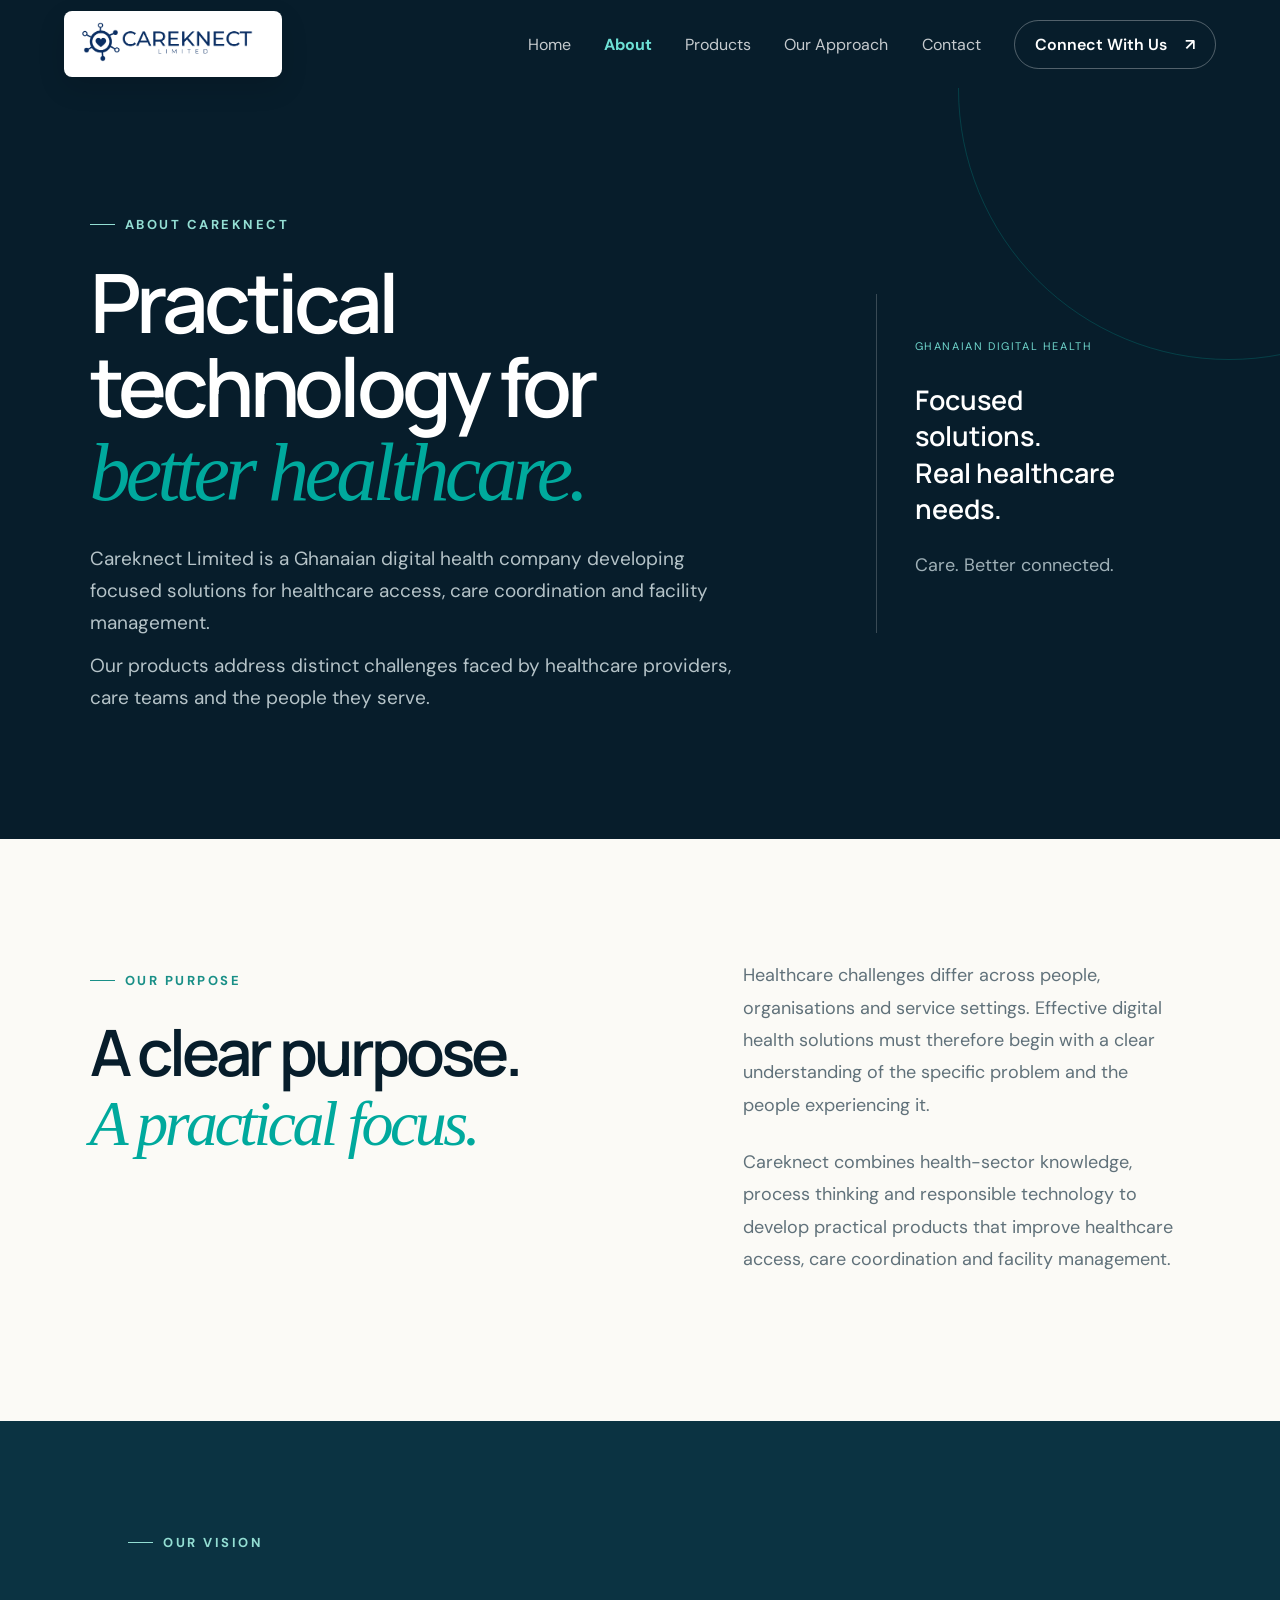
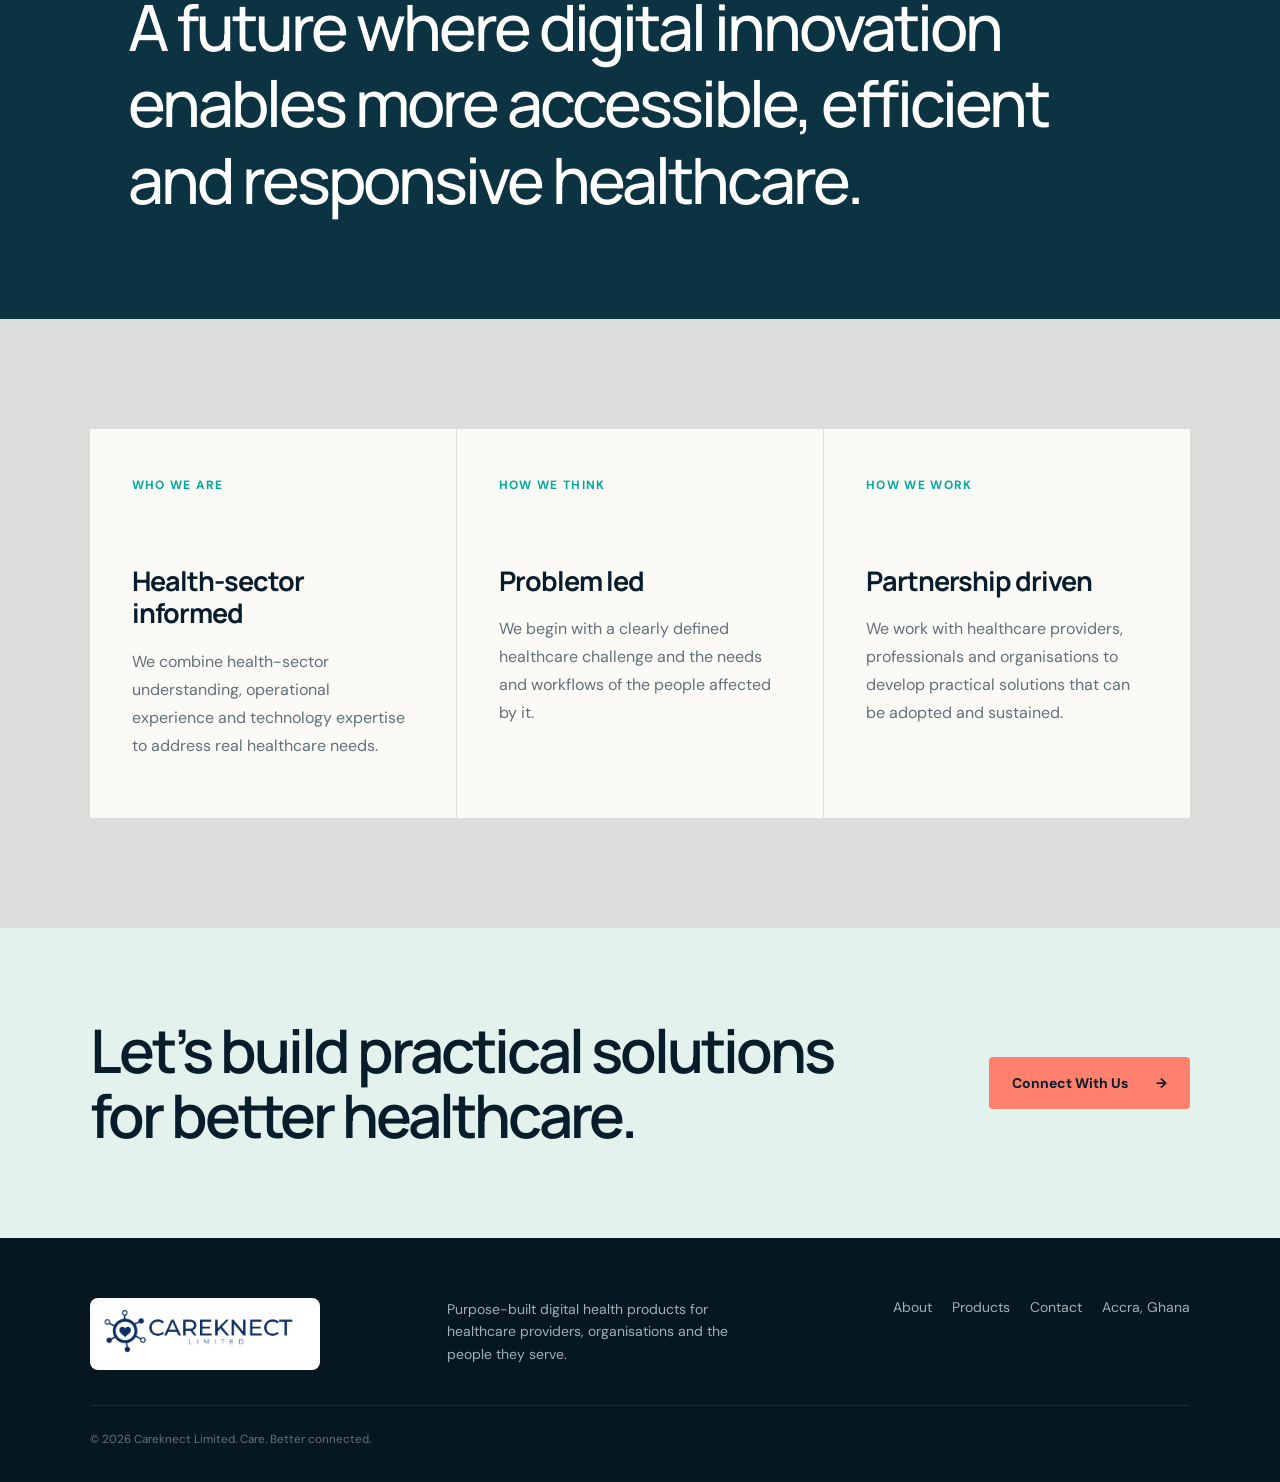
==== commit 640ea8ef: "Apply updated Careknect logo" ====
--- a/about.html
+++ b/about.html
@@ -11,7 +11,7 @@
   <link rel="stylesheet" href="styles.css"><link rel="stylesheet" href="brand.css"><link rel="stylesheet" href="pages.css"><link rel="stylesheet" href="corporate.css"><link rel="stylesheet" href="about.css">
 </head>
 <body>
-  <header class="page-header"><div class="site-header"><a class="brand brand-logo" href="index.html" aria-label="Careknect Limited home"><img src="assets/careknect-logo-cropped.jpg" alt="Careknect Limited"></a><button class="menu-toggle" aria-label="Open menu" aria-expanded="false"><span></span><span></span></button><nav class="nav" aria-label="Main navigation"><a href="index.html">Home</a><a class="active" href="about.html">About</a><a href="products.html">Products</a><a href="advisory.html">Our Approach</a><a href="contact.html">Contact</a><a class="nav-cta" href="contact.html">Connect With Us <span>↗</span></a></nav></div></header>
+  <header class="page-header"><div class="site-header"><a class="brand brand-logo" href="index.html" aria-label="Careknect Limited home"><img src="assets/careknect-logo.png" alt="Careknect Limited"></a><button class="menu-toggle" aria-label="Open menu" aria-expanded="false"><span></span><span></span></button><nav class="nav" aria-label="Main navigation"><a href="index.html">Home</a><a class="active" href="about.html">About</a><a href="products.html">Products</a><a href="advisory.html">Our Approach</a><a href="contact.html">Contact</a><a class="nav-cta" href="contact.html">Connect With Us <span>↗</span></a></nav></div></header>
   <main>
     <section class="about-hero"><div class="reveal"><p class="eyebrow"><span></span> ABOUT CAREKNECT</p><h1>Practical technology for<br><em>better healthcare.</em></h1><p>Careknect Limited is a Ghanaian digital health company developing focused solutions for healthcare access, care coordination and facility management.</p><p>Our products address distinct challenges faced by healthcare providers, care teams and the people they serve.</p></div><aside class="about-origin reveal"><span>GHANAIAN DIGITAL HEALTH</span><strong>Focused solutions.<br>Real healthcare needs.</strong><p>Care. Better connected.</p></aside></section>
     <section class="purpose-section"><div class="purpose-heading reveal"><p class="eyebrow dark"><span></span> OUR PURPOSE</p><h2>A clear purpose.<br><em>A practical focus.</em></h2></div><div class="purpose-copy reveal"><p>Healthcare challenges differ across people, organisations and service settings. Effective digital health solutions must therefore begin with a clear understanding of the specific problem and the people experiencing it.</p><p>Careknect combines health-sector knowledge, process thinking and responsible technology to develop practical products that improve healthcare access, care coordination and facility management.</p></div></section>
@@ -19,7 +19,7 @@
     <section class="identity-cards" aria-label="How Careknect works"><article class="reveal"><span>WHO WE ARE</span><h2>Health-sector informed</h2><p>We combine health-sector understanding, operational experience and technology expertise to address real healthcare needs.</p></article><article class="reveal"><span>HOW WE THINK</span><h2>Problem led</h2><p>We begin with a clearly defined healthcare challenge and the needs and workflows of the people affected by it.</p></article><article class="reveal"><span>HOW WE WORK</span><h2>Partnership driven</h2><p>We work with healthcare providers, professionals and organisations to develop practical solutions that can be adopted and sustained.</p></article></section>
     <section class="home-final"><h2>Let’s build practical solutions<br>for better healthcare.</h2><a class="button button-primary" href="contact.html">Connect With Us <span>→</span></a></section>
   </main>
-  <footer><a class="brand brand-logo footer-brand" href="index.html"><img src="assets/careknect-logo-cropped.jpg" alt="Careknect Limited"></a><p>Purpose-built digital health products for healthcare providers, organisations and the people they serve.</p><div><a href="about.html">About</a><a href="products.html">Products</a><a href="contact.html">Contact</a><span>Accra, Ghana</span></div><small>© 2026 Careknect Limited. Care. Better connected.</small></footer>
+  <footer><a class="brand brand-logo footer-brand" href="index.html"><img src="assets/careknect-logo.png" alt="Careknect Limited"></a><p>Purpose-built digital health products for healthcare providers, organisations and the people they serve.</p><div><a href="about.html">About</a><a href="products.html">Products</a><a href="contact.html">Contact</a><span>Accra, Ghana</span></div><small>© 2026 Careknect Limited. Care. Better connected.</small></footer>
   <script src="script.js"></script>
 </body>
 </html>
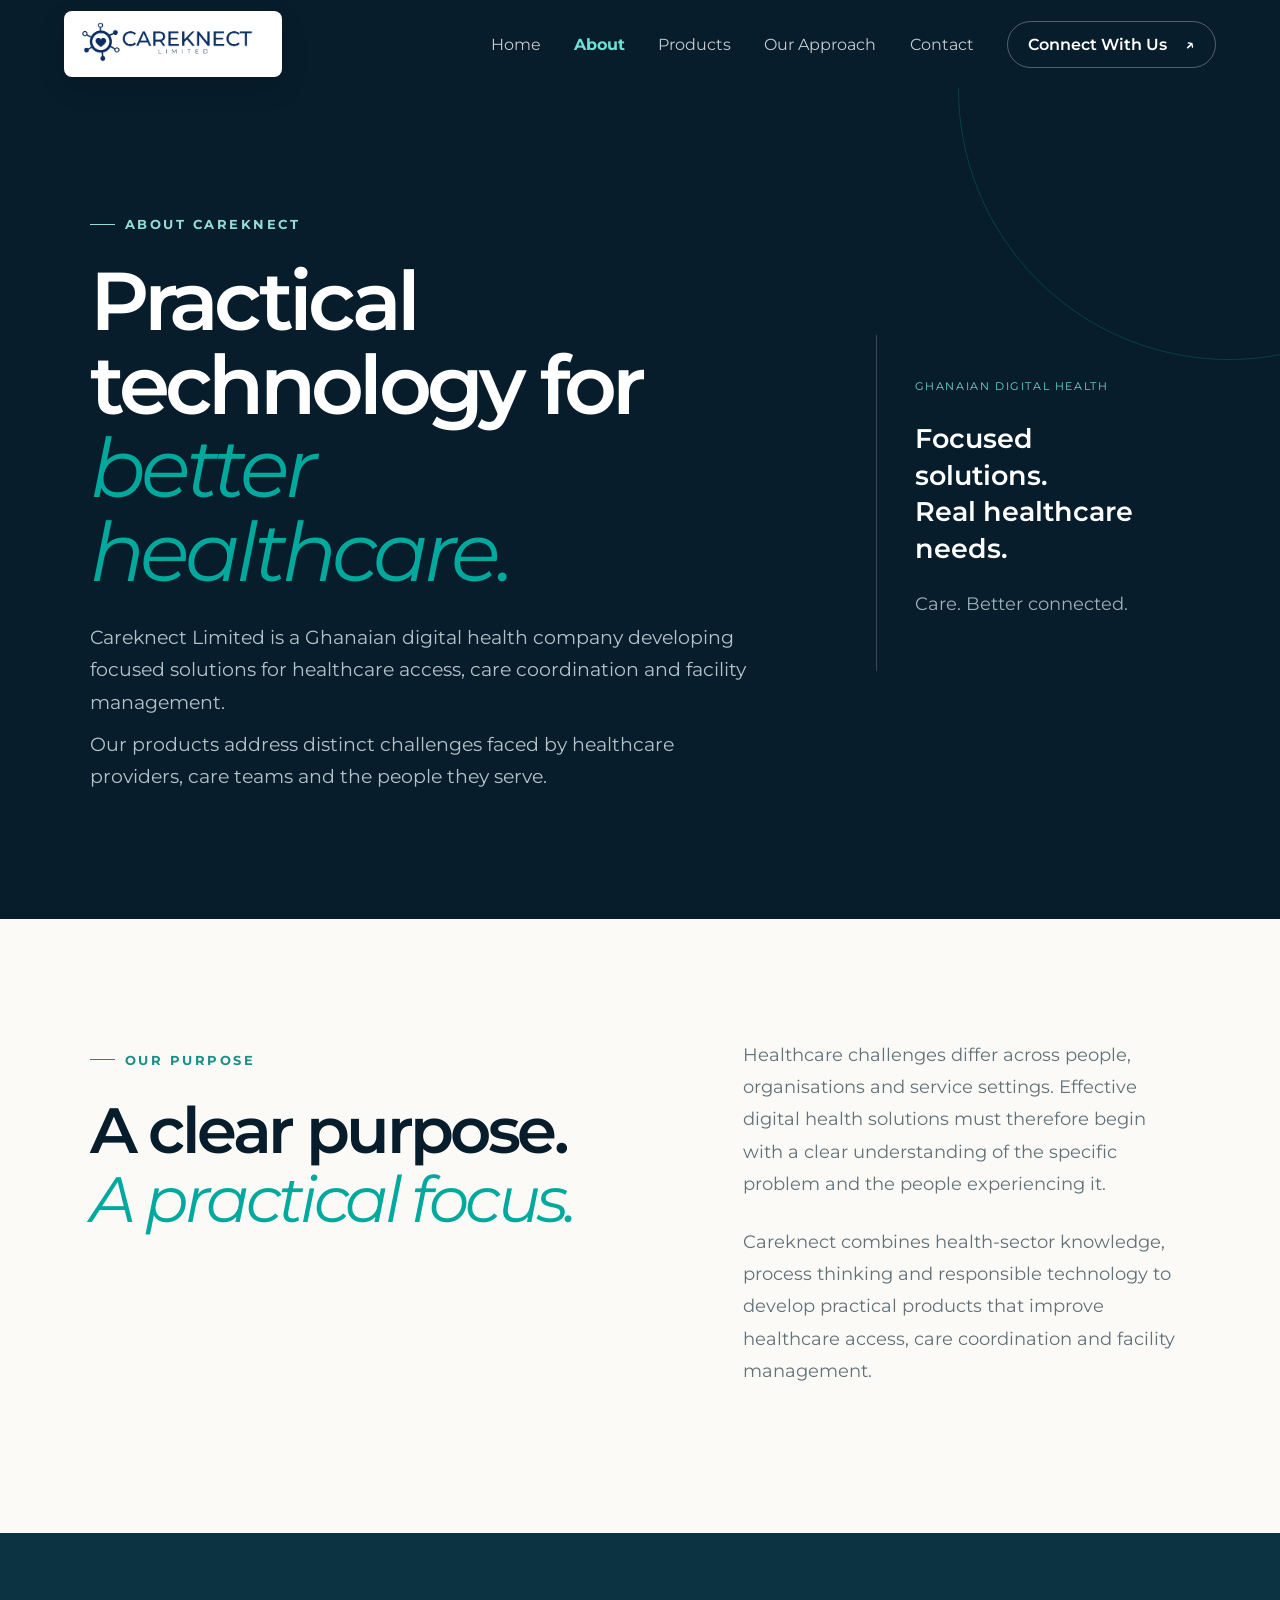
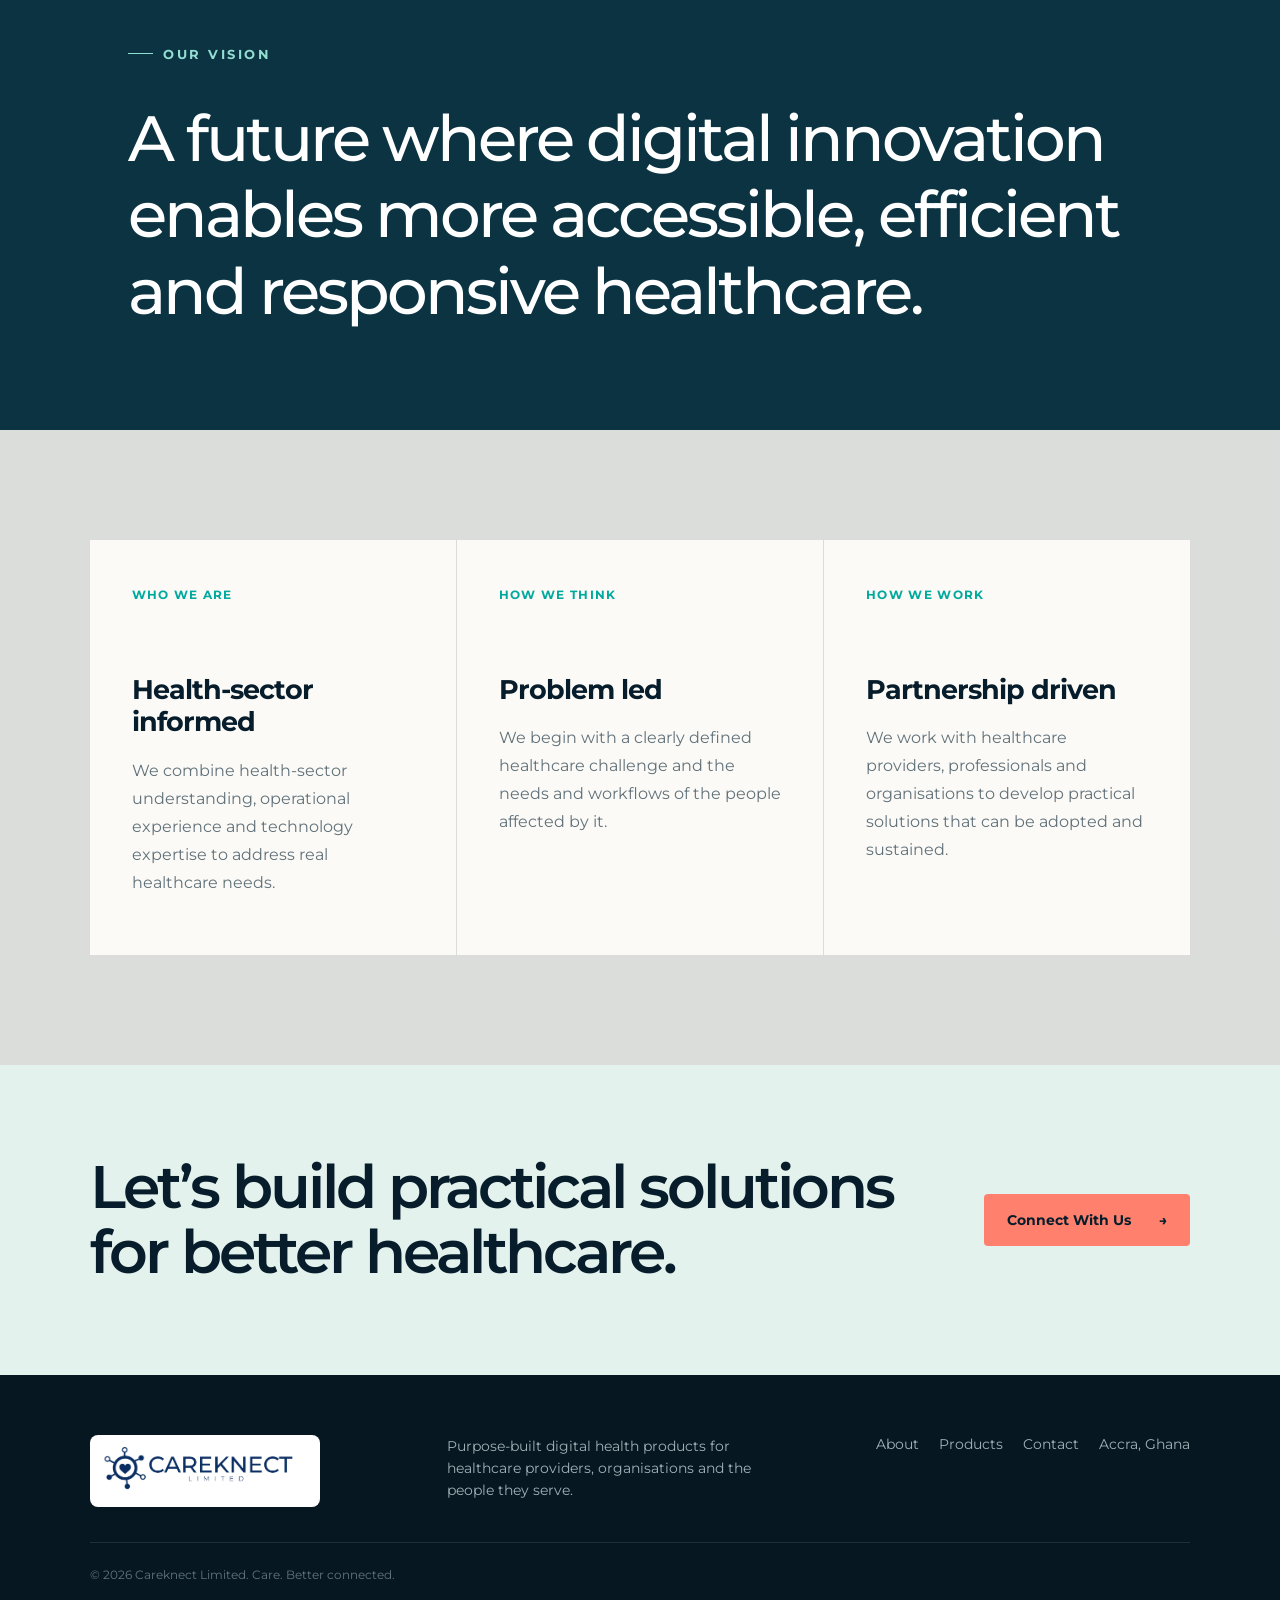
==== commit c4309b17: "Use Montserrat across the website" ====
--- a/about.html
+++ b/about.html
@@ -7,7 +7,7 @@
   <meta name="theme-color" content="#071d2b">
   <title>About Careknect — Practical technology for better healthcare</title>
   <link rel="preconnect" href="https://fonts.googleapis.com"><link rel="preconnect" href="https://fonts.gstatic.com" crossorigin>
-  <link href="https://fonts.googleapis.com/css2?family=DM+Sans:wght@400;500;600;700&family=Manrope:wght@500;600;700;800&display=swap" rel="stylesheet">
+  <link href="https://fonts.googleapis.com/css2?family=Montserrat:wght@400;500;600;700;800&display=swap" rel="stylesheet">
   <link rel="stylesheet" href="styles.css"><link rel="stylesheet" href="brand.css"><link rel="stylesheet" href="pages.css"><link rel="stylesheet" href="corporate.css"><link rel="stylesheet" href="about.css">
 </head>
 <body>
--- a/styles.css
+++ b/styles.css
@@ -1 +1 @@
-:root{--ink:#071d2b;--navy:#092737;--teal:#00a99d;--mint:#c7f1e7;--cream:#f5f3eb;--paper:#fbfaf6;--coral:#ff806d;--line:rgba(7,29,43,.13);--muted:#60717a;--display:"Manrope",sans-serif;--body:"DM Sans",sans-serif}*{box-sizing:border-box}html{scroll-behavior:smooth}body{margin:0;color:var(--ink);background:var(--paper);font-family:var(--body);-webkit-font-smoothing:antialiased}a{color:inherit;text-decoration:none}button,textarea{font:inherit}.site-header{height:88px;padding:0 clamp(24px,5vw,76px);display:flex;align-items:center;justify-content:space-between;position:absolute;z-index:20;width:100%;color:#fff}.brand{display:flex;align-items:center;gap:11px;font-family:var(--display);font-size:23px;font-weight:800;letter-spacing:-.8px}.brand small{display:block;font:600 7px var(--body);letter-spacing:3px;opacity:.65;margin-top:-1px}.brand-mark{width:33px;height:33px;display:grid;grid-template-columns:1fr 1fr;gap:3px;transform:rotate(45deg)}.brand-mark i{display:block;border-radius:10px 3px;background:var(--teal)}.brand-mark i:last-child{background:var(--coral);transform:translateY(5px)}.nav{display:flex;align-items:center;gap:clamp(20px,2.6vw,38px);font-size:14px}.nav>a:not(.nav-cta){opacity:.77;transition:.2s}.nav>a:hover{opacity:1}.nav-cta{padding:13px 20px;border:1px solid rgba(255,255,255,.3);border-radius:50px;font-weight:600}.nav-cta span{margin-left:14px}.menu-toggle{display:none;background:none;border:0}.hero{min-height:790px;background:var(--ink);color:white;padding:170px clamp(24px,7vw,110px) 100px;display:grid;grid-template-columns:minmax(0,1.05fr) minmax(390px,.8fr);align-items:center;gap:7vw;overflow:hidden;position:relative}.orb{position:absolute;border-radius:999px;filter:blur(2px);opacity:.25}.orb-one{width:700px;height:700px;border:1px solid #1e8c8a;right:-250px;top:-270px}.orb-two{width:480px;height:480px;border:1px solid #1e8c8a;right:-100px;top:-120px}.hero-copy,.journey-card{position:relative;z-index:2}.eyebrow{font-size:11px;font-weight:700;letter-spacing:2.5px;display:flex;align-items:center;gap:10px;color:#93ded3}.eyebrow span{width:25px;height:1px;background:currentColor}.hero h1,.section-heading h2,.approach h2,.contact h2{font-family:var(--display);font-weight:600;letter-spacing:-3.5px;line-height:1.03;margin:25px 0}.hero h1{font-size:clamp(50px,6vw,83px);max-width:800px}.hero h1 em,.section-heading h2 em,.approach h2 em{font-family:Georgia,serif;font-weight:400;color:var(--teal)}.hero-lede{color:#b7c3c8;font-size:19px;line-height:1.65;max-width:670px}.hero-actions{display:flex;align-items:center;gap:32px;margin:37px 0 70px}.button{display:inline-flex;align-items:center;justify-content:center;gap:28px;padding:17px 23px;border-radius:4px;font-weight:700;font-size:14px;transition:.25s}.button:hover{transform:translateY(-2px)}.button-primary{background:var(--coral);color:var(--ink)}.text-link{font-weight:600;font-size:14px;border-bottom:1px solid #78909b;padding:10px 0}.text-link span{margin-left:12px}.trust-row{border-top:1px solid rgba(255,255,255,.12);padding-top:25px;display:flex;gap:24px;align-items:center;font-size:12px;color:#71848d;flex-wrap:wrap}.trust-row b{color:#b8c5ca;font-weight:500}.journey-card{background:#f8faf8;color:var(--ink);border-radius:18px;padding:28px;box-shadow:0 35px 80px rgba(0,0,0,.3);transform:rotate(1deg)}.card-top,.profile,.input-bottom,.coordinator{display:flex;align-items:center;justify-content:space-between}.mini-label{font-size:9px;letter-spacing:1.5px;color:#6d7c82;font-weight:700}.card-top h2{font:700 22px var(--display);margin:6px 0 0;letter-spacing:-.8px}.live{font-size:11px;background:#e3f5ee;padding:7px 10px;border-radius:30px;color:#247b61}.live i{display:inline-block;width:6px;height:6px;border-radius:50%;background:#23b686;margin-right:5px}.profile{background:white;border:1px solid #e5eae7;padding:13px;border-radius:10px;margin:25px 0 18px;justify-content:flex-start;gap:12px}.profile button{margin-left:auto;border:0;background:none}.avatar{width:40px;height:40px;background:#d6eee8;border-radius:50%;display:grid;place-items:center;font-weight:700;color:#157669}.profile strong,.profile small,.coordinator strong,.coordinator small{display:block}.profile strong{font-size:13px}.profile small,.step small,.coordinator small{font-size:10px;color:#809097;margin-top:3px}.progress{height:4px;background:#dfe7e4;border-radius:5px;overflow:hidden;margin-bottom:20px}.progress i{height:100%;display:block;background:var(--teal)}.step{display:grid;grid-template-columns:28px 1fr auto;gap:10px;align-items:center;padding:11px 0;position:relative}.step>span{border:1px solid #cbd6d2;color:#92a09d;border-radius:50%;width:25px;height:25px;display:grid;place-items:center;font-size:10px}.step.done>span{background:#dff4ed;border:0;color:#168a6e}.step.active>span{background:var(--teal);border:0;color:#fff;box-shadow:0 0 0 5px #daf3ef}.step strong{font-size:12px}.step time{font-size:9px;color:#87969c}.coordinator{margin-top:18px;padding-top:18px;border-top:1px solid #e1e7e4;justify-content:flex-start}.people{display:flex;margin-right:14px}.people span{width:28px;height:28px;border:2px solid white;margin-left:-7px;border-radius:50%;background:#123c50;color:white;display:grid;place-items:center;font-size:8px}.people span:first-child{margin:0;background:#e48b6f}.people span:last-child{background:#d9e3df;color:#456}.coordinator p{margin:0}.coordinator strong{font-size:10px}.navigator-section,.solutions,.partners{padding:110px clamp(24px,7vw,110px)}.section-heading{display:grid;grid-template-columns:.6fr 1.3fr 1fr;gap:45px;align-items:start;margin-bottom:65px}.eyebrow.dark{color:#198f87}.section-heading h2{font-size:clamp(38px,4vw,59px);margin:0}.section-heading>p:last-child{line-height:1.7;color:var(--muted);font-size:16px;margin:5px 0}.navigator-section{background:var(--cream)}.navigator-shell{background:white;border-radius:14px;display:grid;grid-template-columns:1.15fr .85fr;box-shadow:0 20px 60px rgba(7,29,43,.08);overflow:hidden}.navigator-input{padding:42px}.navigator-input label{display:block;font:700 17px var(--display);margin-bottom:17px}.navigator-input textarea{width:100%;border:1px solid #d4ddd9;border-radius:8px;padding:17px;resize:none;outline:none;line-height:1.55;color:var(--ink);transition:.2s}.navigator-input textarea:focus{border-color:var(--teal);box-shadow:0 0 0 3px rgba(0,169,157,.09)}.input-bottom{margin-top:16px}.input-bottom>span{font-size:12px;color:#75858b}.input-bottom button{background:var(--ink);color:white;border:0;border-radius:4px;padding:14px 18px;font-weight:700;cursor:pointer}.input-bottom button span{margin-left:18px}.navigator-result{background:var(--ink);color:white;min-height:270px;padding:38px;display:grid;place-items:center}.result-empty{text-align:center;max-width:280px}.spark{display:grid;place-items:center;width:46px;height:46px;margin:0 auto 18px;border:1px solid #2f5968;border-radius:50%;color:#67d4c9;font-size:21px}.result-empty strong{font:600 16px var(--display)}.result-empty p{font-size:12px;line-height:1.6;color:#8fa2aa}.result-found{width:100%}.result-found .match{font-size:10px;color:#78d9cf;letter-spacing:1px}.result-found h3{font:700 21px var(--display);margin:10px 0}.result-found p{color:#a9bac1;line-height:1.55;font-size:13px}.result-tags{display:flex;flex-wrap:wrap;gap:8px;margin:18px 0}.result-tags span{padding:7px 9px;border:1px solid #31505e;border-radius:30px;font-size:10px}.result-found a{display:inline-block;color:#fff;border-bottom:1px solid var(--teal);font-size:12px;padding-bottom:5px}.safety-note{text-align:center;color:#89938f;font-size:10px;margin:22px auto 0;max-width:730px}.solutions{background:var(--paper)}.solution-grid{display:grid;grid-template-columns:repeat(3,1fr);border-top:1px solid var(--line);border-left:1px solid var(--line)}.solution-grid article{min-height:310px;border-right:1px solid var(--line);border-bottom:1px solid var(--line);padding:35px;position:relative;transition:.25s}.solution-grid article:hover{background:white;transform:translateY(-3px);box-shadow:0 16px 40px rgba(7,29,43,.06);z-index:2}.solution-feature{grid-row:span 2;background:#e3f2ed}.solution-grid .number{position:absolute;right:25px;top:22px;font-size:10px;color:#8b999a}.solution-grid .icon{font-size:26px;color:var(--teal);height:72px}.solution-grid h3{font:700 22px var(--display);letter-spacing:-.7px}.solution-grid p{color:var(--muted);font-size:14px;line-height:1.7}.solution-grid ul{list-style:none;padding:12px 0 0;margin:0}.solution-grid li{font-size:12px;border-top:1px solid rgba(7,29,43,.1);padding:12px 0}.solution-grid li:before{content:"✓";color:var(--teal);margin-right:10px}.solution-grid .accent{background:var(--ink);color:white}.solution-grid .accent p{color:#a9b8bf}.approach{background:#0b3342;color:white;padding:120px clamp(24px,9vw,150px);display:grid;grid-template-columns:.8fr 1fr;gap:12vw}.eyebrow.light{color:#7bd7ce}.approach h2{font-size:clamp(40px,4.5vw,62px);margin-top:28px}.approach-copy>p:nth-of-type(2){color:#a7b7bd;line-height:1.7;max-width:460px}.button-light{border:1px solid #70909c;margin-top:25px}.approach-list{list-style:none;margin:0;padding:0}.approach-list li{display:grid;grid-template-columns:55px 1fr;border-top:1px solid rgba(255,255,255,.14);padding:25px 0}.approach-list li>span{color:#55cfc4;font-size:10px}.approach-list strong{font:600 20px var(--display)}.approach-list p{color:#9bb0b8;font-size:13px;margin:7px 0}.partner-grid{display:grid;grid-template-columns:repeat(4,1fr);border:1px solid var(--line)}.partner-grid>div{padding:30px;border-right:1px solid var(--line)}.partner-grid>div:last-child{border:0}.partner-grid span{font-size:22px;color:var(--teal)}.partner-grid h3{font:700 17px var(--display);margin-top:40px}.partner-grid p{font-size:13px;line-height:1.6;color:var(--muted)}.contact{padding:0 clamp(24px,7vw,110px) 90px;background:var(--paper)}.contact-inner{background:var(--ink);color:white;padding:80px clamp(32px,7vw,90px);position:relative;overflow:hidden}.contact-inner:after{content:"";position:absolute;width:420px;height:420px;border:1px solid rgba(0,169,157,.3);border-radius:50%;right:-150px;top:-130px}.contact h2{font-size:clamp(39px,5vw,66px);max-width:900px}.contact-inner>p:nth-of-type(2){color:#aab9bf}.contact-actions{display:flex;gap:30px;align-items:center;margin-top:35px;position:relative;z-index:2}.button-coral{background:var(--coral);color:var(--ink)}.contact-actions>a:last-child{font-size:14px;color:#c1ccd0}footer{background:#061721;color:#a2b0b6;padding:60px clamp(24px,7vw,110px) 35px;display:grid;grid-template-columns:1fr 1.2fr 1fr;gap:35px;align-items:start;font-size:12px}footer .footer-brand{color:white}footer p{max-width:310px;line-height:1.6;margin:0}footer>div{display:flex;gap:20px;justify-content:flex-end}footer>small{grid-column:1/-1;border-top:1px solid rgba(255,255,255,.1);padding-top:25px;color:#61747d}.reveal{opacity:0;transform:translateY(18px);transition:opacity .7s ease,transform .7s ease}.reveal.visible{opacity:1;transform:none}@media(max-width:900px){.nav{position:absolute;top:75px;left:20px;right:20px;background:#0d3444;display:none;flex-direction:column;align-items:stretch;padding:22px;border-radius:10px}.nav.open{display:flex}.menu-toggle{display:block;color:white}.menu-toggle span{display:block;width:24px;height:1px;background:white;margin:6px}.hero{grid-template-columns:1fr;padding-top:140px}.journey-card{max-width:520px}.section-heading{grid-template-columns:1fr;gap:18px}.solution-grid{grid-template-columns:repeat(2,1fr)}.solution-feature{grid-row:auto}.approach{grid-template-columns:1fr}.partner-grid{grid-template-columns:repeat(2,1fr)}.partner-grid>div{border-bottom:1px solid var(--line)}footer{grid-template-columns:1fr 1fr}footer p{grid-column:1/-1}footer>div{justify-content:flex-start}}@media(max-width:620px){.site-header{height:72px}.hero{padding:120px 22px 70px;min-height:auto}.hero h1{font-size:48px;letter-spacing:-2.5px}.hero-lede{font-size:16px}.hero-actions{align-items:flex-start;flex-direction:column;margin-bottom:45px}.journey-card{padding:20px}.trust-row{display:none}.navigator-section,.solutions,.partners{padding:78px 22px}.section-heading h2,.approach h2{letter-spacing:-2.2px}.navigator-shell{grid-template-columns:1fr}.navigator-input{padding:25px}.navigator-result{min-height:230px}.input-bottom{align-items:flex-start;gap:15px;flex-direction:column}.solution-grid,.partner-grid{grid-template-columns:1fr}.solution-grid article{min-height:270px}.approach{padding:80px 22px}.contact{padding:0 0 0}.contact-inner{padding:70px 22px}.contact-actions{align-items:flex-start;flex-direction:column}footer{grid-template-columns:1fr;padding:50px 22px 30px}footer>div{flex-direction:column}.profile time{display:none}}
+:root{--ink:#071d2b;--navy:#092737;--teal:#00a99d;--mint:#c7f1e7;--cream:#f5f3eb;--paper:#fbfaf6;--coral:#ff806d;--line:rgba(7,29,43,.13);--muted:#60717a;--display:"Montserrat",sans-serif;--body:"Montserrat",sans-serif}*{box-sizing:border-box}html{scroll-behavior:smooth}body{margin:0;color:var(--ink);background:var(--paper);font-family:var(--body);-webkit-font-smoothing:antialiased}a{color:inherit;text-decoration:none}button,textarea{font:inherit}.site-header{height:88px;padding:0 clamp(24px,5vw,76px);display:flex;align-items:center;justify-content:space-between;position:absolute;z-index:20;width:100%;color:#fff}.brand{display:flex;align-items:center;gap:11px;font-family:var(--display);font-size:23px;font-weight:800;letter-spacing:-.8px}.brand small{display:block;font:600 7px var(--body);letter-spacing:3px;opacity:.65;margin-top:-1px}.brand-mark{width:33px;height:33px;display:grid;grid-template-columns:1fr 1fr;gap:3px;transform:rotate(45deg)}.brand-mark i{display:block;border-radius:10px 3px;background:var(--teal)}.brand-mark i:last-child{background:var(--coral);transform:translateY(5px)}.nav{display:flex;align-items:center;gap:clamp(20px,2.6vw,38px);font-size:14px}.nav>a:not(.nav-cta){opacity:.77;transition:.2s}.nav>a:hover{opacity:1}.nav-cta{padding:13px 20px;border:1px solid rgba(255,255,255,.3);border-radius:50px;font-weight:600}.nav-cta span{margin-left:14px}.menu-toggle{display:none;background:none;border:0}.hero{min-height:790px;background:var(--ink);color:white;padding:170px clamp(24px,7vw,110px) 100px;display:grid;grid-template-columns:minmax(0,1.05fr) minmax(390px,.8fr);align-items:center;gap:7vw;overflow:hidden;position:relative}.orb{position:absolute;border-radius:999px;filter:blur(2px);opacity:.25}.orb-one{width:700px;height:700px;border:1px solid #1e8c8a;right:-250px;top:-270px}.orb-two{width:480px;height:480px;border:1px solid #1e8c8a;right:-100px;top:-120px}.hero-copy,.journey-card{position:relative;z-index:2}.eyebrow{font-size:11px;font-weight:700;letter-spacing:2.5px;display:flex;align-items:center;gap:10px;color:#93ded3}.eyebrow span{width:25px;height:1px;background:currentColor}.hero h1,.section-heading h2,.approach h2,.contact h2{font-family:var(--display);font-weight:600;letter-spacing:-3.5px;line-height:1.03;margin:25px 0}.hero h1{font-size:clamp(50px,6vw,83px);max-width:800px}.hero h1 em,.section-heading h2 em,.approach h2 em{font-family:var(--display);font-weight:400;color:var(--teal)}.hero-lede{color:#b7c3c8;font-size:19px;line-height:1.65;max-width:670px}.hero-actions{display:flex;align-items:center;gap:32px;margin:37px 0 70px}.button{display:inline-flex;align-items:center;justify-content:center;gap:28px;padding:17px 23px;border-radius:4px;font-weight:700;font-size:14px;transition:.25s}.button:hover{transform:translateY(-2px)}.button-primary{background:var(--coral);color:var(--ink)}.text-link{font-weight:600;font-size:14px;border-bottom:1px solid #78909b;padding:10px 0}.text-link span{margin-left:12px}.trust-row{border-top:1px solid rgba(255,255,255,.12);padding-top:25px;display:flex;gap:24px;align-items:center;font-size:12px;color:#71848d;flex-wrap:wrap}.trust-row b{color:#b8c5ca;font-weight:500}.journey-card{background:#f8faf8;color:var(--ink);border-radius:18px;padding:28px;box-shadow:0 35px 80px rgba(0,0,0,.3);transform:rotate(1deg)}.card-top,.profile,.input-bottom,.coordinator{display:flex;align-items:center;justify-content:space-between}.mini-label{font-size:9px;letter-spacing:1.5px;color:#6d7c82;font-weight:700}.card-top h2{font:700 22px var(--display);margin:6px 0 0;letter-spacing:-.8px}.live{font-size:11px;background:#e3f5ee;padding:7px 10px;border-radius:30px;color:#247b61}.live i{display:inline-block;width:6px;height:6px;border-radius:50%;background:#23b686;margin-right:5px}.profile{background:white;border:1px solid #e5eae7;padding:13px;border-radius:10px;margin:25px 0 18px;justify-content:flex-start;gap:12px}.profile button{margin-left:auto;border:0;background:none}.avatar{width:40px;height:40px;background:#d6eee8;border-radius:50%;display:grid;place-items:center;font-weight:700;color:#157669}.profile strong,.profile small,.coordinator strong,.coordinator small{display:block}.profile strong{font-size:13px}.profile small,.step small,.coordinator small{font-size:10px;color:#809097;margin-top:3px}.progress{height:4px;background:#dfe7e4;border-radius:5px;overflow:hidden;margin-bottom:20px}.progress i{height:100%;display:block;background:var(--teal)}.step{display:grid;grid-template-columns:28px 1fr auto;gap:10px;align-items:center;padding:11px 0;position:relative}.step>span{border:1px solid #cbd6d2;color:#92a09d;border-radius:50%;width:25px;height:25px;display:grid;place-items:center;font-size:10px}.step.done>span{background:#dff4ed;border:0;color:#168a6e}.step.active>span{background:var(--teal);border:0;color:#fff;box-shadow:0 0 0 5px #daf3ef}.step strong{font-size:12px}.step time{font-size:9px;color:#87969c}.coordinator{margin-top:18px;padding-top:18px;border-top:1px solid #e1e7e4;justify-content:flex-start}.people{display:flex;margin-right:14px}.people span{width:28px;height:28px;border:2px solid white;margin-left:-7px;border-radius:50%;background:#123c50;color:white;display:grid;place-items:center;font-size:8px}.people span:first-child{margin:0;background:#e48b6f}.people span:last-child{background:#d9e3df;color:#456}.coordinator p{margin:0}.coordinator strong{font-size:10px}.navigator-section,.solutions,.partners{padding:110px clamp(24px,7vw,110px)}.section-heading{display:grid;grid-template-columns:.6fr 1.3fr 1fr;gap:45px;align-items:start;margin-bottom:65px}.eyebrow.dark{color:#198f87}.section-heading h2{font-size:clamp(38px,4vw,59px);margin:0}.section-heading>p:last-child{line-height:1.7;color:var(--muted);font-size:16px;margin:5px 0}.navigator-section{background:var(--cream)}.navigator-shell{background:white;border-radius:14px;display:grid;grid-template-columns:1.15fr .85fr;box-shadow:0 20px 60px rgba(7,29,43,.08);overflow:hidden}.navigator-input{padding:42px}.navigator-input label{display:block;font:700 17px var(--display);margin-bottom:17px}.navigator-input textarea{width:100%;border:1px solid #d4ddd9;border-radius:8px;padding:17px;resize:none;outline:none;line-height:1.55;color:var(--ink);transition:.2s}.navigator-input textarea:focus{border-color:var(--teal);box-shadow:0 0 0 3px rgba(0,169,157,.09)}.input-bottom{margin-top:16px}.input-bottom>span{font-size:12px;color:#75858b}.input-bottom button{background:var(--ink);color:white;border:0;border-radius:4px;padding:14px 18px;font-weight:700;cursor:pointer}.input-bottom button span{margin-left:18px}.navigator-result{background:var(--ink);color:white;min-height:270px;padding:38px;display:grid;place-items:center}.result-empty{text-align:center;max-width:280px}.spark{display:grid;place-items:center;width:46px;height:46px;margin:0 auto 18px;border:1px solid #2f5968;border-radius:50%;color:#67d4c9;font-size:21px}.result-empty strong{font:600 16px var(--display)}.result-empty p{font-size:12px;line-height:1.6;color:#8fa2aa}.result-found{width:100%}.result-found .match{font-size:10px;color:#78d9cf;letter-spacing:1px}.result-found h3{font:700 21px var(--display);margin:10px 0}.result-found p{color:#a9bac1;line-height:1.55;font-size:13px}.result-tags{display:flex;flex-wrap:wrap;gap:8px;margin:18px 0}.result-tags span{padding:7px 9px;border:1px solid #31505e;border-radius:30px;font-size:10px}.result-found a{display:inline-block;color:#fff;border-bottom:1px solid var(--teal);font-size:12px;padding-bottom:5px}.safety-note{text-align:center;color:#89938f;font-size:10px;margin:22px auto 0;max-width:730px}.solutions{background:var(--paper)}.solution-grid{display:grid;grid-template-columns:repeat(3,1fr);border-top:1px solid var(--line);border-left:1px solid var(--line)}.solution-grid article{min-height:310px;border-right:1px solid var(--line);border-bottom:1px solid var(--line);padding:35px;position:relative;transition:.25s}.solution-grid article:hover{background:white;transform:translateY(-3px);box-shadow:0 16px 40px rgba(7,29,43,.06);z-index:2}.solution-feature{grid-row:span 2;background:#e3f2ed}.solution-grid .number{position:absolute;right:25px;top:22px;font-size:10px;color:#8b999a}.solution-grid .icon{font-size:26px;color:var(--teal);height:72px}.solution-grid h3{font:700 22px var(--display);letter-spacing:-.7px}.solution-grid p{color:var(--muted);font-size:14px;line-height:1.7}.solution-grid ul{list-style:none;padding:12px 0 0;margin:0}.solution-grid li{font-size:12px;border-top:1px solid rgba(7,29,43,.1);padding:12px 0}.solution-grid li:before{content:"✓";color:var(--teal);margin-right:10px}.solution-grid .accent{background:var(--ink);color:white}.solution-grid .accent p{color:#a9b8bf}.approach{background:#0b3342;color:white;padding:120px clamp(24px,9vw,150px);display:grid;grid-template-columns:.8fr 1fr;gap:12vw}.eyebrow.light{color:#7bd7ce}.approach h2{font-size:clamp(40px,4.5vw,62px);margin-top:28px}.approach-copy>p:nth-of-type(2){color:#a7b7bd;line-height:1.7;max-width:460px}.button-light{border:1px solid #70909c;margin-top:25px}.approach-list{list-style:none;margin:0;padding:0}.approach-list li{display:grid;grid-template-columns:55px 1fr;border-top:1px solid rgba(255,255,255,.14);padding:25px 0}.approach-list li>span{color:#55cfc4;font-size:10px}.approach-list strong{font:600 20px var(--display)}.approach-list p{color:#9bb0b8;font-size:13px;margin:7px 0}.partner-grid{display:grid;grid-template-columns:repeat(4,1fr);border:1px solid var(--line)}.partner-grid>div{padding:30px;border-right:1px solid var(--line)}.partner-grid>div:last-child{border:0}.partner-grid span{font-size:22px;color:var(--teal)}.partner-grid h3{font:700 17px var(--display);margin-top:40px}.partner-grid p{font-size:13px;line-height:1.6;color:var(--muted)}.contact{padding:0 clamp(24px,7vw,110px) 90px;background:var(--paper)}.contact-inner{background:var(--ink);color:white;padding:80px clamp(32px,7vw,90px);position:relative;overflow:hidden}.contact-inner:after{content:"";position:absolute;width:420px;height:420px;border:1px solid rgba(0,169,157,.3);border-radius:50%;right:-150px;top:-130px}.contact h2{font-size:clamp(39px,5vw,66px);max-width:900px}.contact-inner>p:nth-of-type(2){color:#aab9bf}.contact-actions{display:flex;gap:30px;align-items:center;margin-top:35px;position:relative;z-index:2}.button-coral{background:var(--coral);color:var(--ink)}.contact-actions>a:last-child{font-size:14px;color:#c1ccd0}footer{background:#061721;color:#a2b0b6;padding:60px clamp(24px,7vw,110px) 35px;display:grid;grid-template-columns:1fr 1.2fr 1fr;gap:35px;align-items:start;font-size:12px}footer .footer-brand{color:white}footer p{max-width:310px;line-height:1.6;margin:0}footer>div{display:flex;gap:20px;justify-content:flex-end}footer>small{grid-column:1/-1;border-top:1px solid rgba(255,255,255,.1);padding-top:25px;color:#61747d}.reveal{opacity:0;transform:translateY(18px);transition:opacity .7s ease,transform .7s ease}.reveal.visible{opacity:1;transform:none}@media(max-width:900px){.nav{position:absolute;top:75px;left:20px;right:20px;background:#0d3444;display:none;flex-direction:column;align-items:stretch;padding:22px;border-radius:10px}.nav.open{display:flex}.menu-toggle{display:block;color:white}.menu-toggle span{display:block;width:24px;height:1px;background:white;margin:6px}.hero{grid-template-columns:1fr;padding-top:140px}.journey-card{max-width:520px}.section-heading{grid-template-columns:1fr;gap:18px}.solution-grid{grid-template-columns:repeat(2,1fr)}.solution-feature{grid-row:auto}.approach{grid-template-columns:1fr}.partner-grid{grid-template-columns:repeat(2,1fr)}.partner-grid>div{border-bottom:1px solid var(--line)}footer{grid-template-columns:1fr 1fr}footer p{grid-column:1/-1}footer>div{justify-content:flex-start}}@media(max-width:620px){.site-header{height:72px}.hero{padding:120px 22px 70px;min-height:auto}.hero h1{font-size:48px;letter-spacing:-2.5px}.hero-lede{font-size:16px}.hero-actions{align-items:flex-start;flex-direction:column;margin-bottom:45px}.journey-card{padding:20px}.trust-row{display:none}.navigator-section,.solutions,.partners{padding:78px 22px}.section-heading h2,.approach h2{letter-spacing:-2.2px}.navigator-shell{grid-template-columns:1fr}.navigator-input{padding:25px}.navigator-result{min-height:230px}.input-bottom{align-items:flex-start;gap:15px;flex-direction:column}.solution-grid,.partner-grid{grid-template-columns:1fr}.solution-grid article{min-height:270px}.approach{padding:80px 22px}.contact{padding:0 0 0}.contact-inner{padding:70px 22px}.contact-actions{align-items:flex-start;flex-direction:column}footer{grid-template-columns:1fr;padding:50px 22px 30px}footer>div{flex-direction:column}.profile time{display:none}}
--- a/pages.css
+++ b/pages.css
@@ -1 +1 @@
-.page-header{position:relative;background:var(--ink)}.page-header .site-header{position:relative}.page-hero{background:var(--ink);color:#fff;padding:100px clamp(24px,7vw,110px) 105px;position:relative;overflow:hidden}.page-hero:after{content:"";position:absolute;width:580px;height:580px;border:1px solid rgba(0,169,157,.28);border-radius:50%;right:-190px;top:-270px}.page-hero .eyebrow,.page-hero h1,.page-hero>p,.page-hero .hero-actions{position:relative;z-index:1}.page-hero h1{font:600 clamp(48px,6vw,82px)/1.02 var(--display);letter-spacing:-4px;max-width:1000px;margin:24px 0}.page-hero h1 em{font-family:Georgia,serif;font-weight:400;color:var(--teal)}.page-hero>p{max-width:720px;color:#b3c1c7;font-size:18px;line-height:1.7}.page-body{padding:100px clamp(24px,7vw,110px)}.page-body.soft{background:var(--cream)}.split{display:grid;grid-template-columns:.8fr 1.2fr;gap:10vw;align-items:start}.split h2,.content-heading{font:600 clamp(36px,4vw,58px)/1.08 var(--display);letter-spacing:-2.7px;margin:0}.split h2 em,.content-heading em{font-family:Georgia,serif;font-weight:400;color:var(--teal)}.split-copy>p{color:var(--muted);font-size:16px;line-height:1.8;margin-top:0}.feature-list{display:grid;grid-template-columns:repeat(2,1fr);gap:1px;background:var(--line);border:1px solid var(--line)}.feature-list article{background:var(--paper);padding:30px;min-height:210px}.feature-list .icon{font-size:24px;color:var(--teal)}.feature-list h3{font:700 19px var(--display);margin:35px 0 10px}.feature-list p{font-size:13px;line-height:1.65;color:var(--muted)}.module-grid{display:grid;grid-template-columns:repeat(3,1fr);gap:15px;margin-top:55px}.module{background:#fff;border:1px solid var(--line);padding:28px;min-height:240px;transition:.25s}.module:hover{transform:translateY(-4px);box-shadow:0 18px 40px rgba(7,29,43,.08)}.module .module-icon{width:44px;height:44px;border-radius:10px;background:#e3f2ed;color:var(--teal);display:grid;place-items:center;font-size:20px}.module h3{font:700 20px var(--display);margin:30px 0 10px}.module p{font-size:13px;line-height:1.65;color:var(--muted)}.workflow{display:flex;gap:0;margin-top:55px;overflow-x:auto}.workflow div{min-width:170px;flex:1;border-top:2px solid var(--teal);padding:18px 15px 20px 0;position:relative}.workflow div:after{content:"→";position:absolute;right:14px;top:15px;color:#87a09f}.workflow div:last-child:after{display:none}.workflow span{font-size:10px;color:var(--teal);letter-spacing:1px}.workflow strong{display:block;font:600 15px var(--display);margin-top:8px}.dark-band{background:#0b3342;color:#fff;padding:90px clamp(24px,7vw,110px)}.dark-band .content-heading{max-width:820px}.dark-band p{color:#a7bbc1;line-height:1.75;max-width:690px}.metric-row{display:grid;grid-template-columns:repeat(4,1fr);margin-top:50px;border:1px solid rgba(255,255,255,.14)}.metric-row div{padding:30px;border-right:1px solid rgba(255,255,255,.14)}.metric-row div:last-child{border:0}.metric-row strong{display:block;font:600 19px var(--display);color:#fff}.metric-row span{display:block;font-size:12px;color:#91a8af;margin-top:8px}.story-grid{display:grid;grid-template-columns:repeat(3,1fr);gap:18px;margin-top:50px}.story-grid article{border-top:1px solid var(--line);padding-top:25px}.story-grid span{font-size:10px;color:var(--teal)}.story-grid h3{font:700 20px var(--display)}.story-grid p{color:var(--muted);line-height:1.7;font-size:14px}.page-cta{background:var(--cream);padding:85px clamp(24px,7vw,110px);display:flex;justify-content:space-between;align-items:center;gap:35px}.page-cta h2{font:600 clamp(34px,4vw,53px)/1.08 var(--display);letter-spacing:-2.5px;max-width:740px;margin:0}.contact-grid{display:grid;grid-template-columns:.8fr 1.2fr;gap:8vw}.contact-card{background:#fff;border:1px solid var(--line);padding:40px}.contact-card label{display:block;font-size:12px;font-weight:700;margin:18px 0 8px}.contact-card input,.contact-card textarea,.contact-card select{width:100%;border:1px solid #d4ddd9;padding:14px;background:#fff;border-radius:4px}.contact-card button{border:0;cursor:pointer;margin-top:22px}.contact-info p{color:var(--muted);line-height:1.7}.contact-info a{display:block;font:600 18px var(--display);margin:16px 0;color:var(--teal)}.nav a.active{color:#7be0d5;opacity:1;font-weight:700}@media(max-width:900px){.module-grid{grid-template-columns:repeat(2,1fr)}.split,.contact-grid{grid-template-columns:1fr}.metric-row{grid-template-columns:repeat(2,1fr)}.story-grid{grid-template-columns:1fr}.page-cta{align-items:flex-start;flex-direction:column}}@media(max-width:620px){.page-hero{padding:70px 22px}.page-hero h1{font-size:47px;letter-spacing:-2.6px}.page-body,.dark-band,.page-cta{padding:70px 22px}.feature-list,.module-grid{grid-template-columns:1fr}.metric-row{grid-template-columns:1fr}.metric-row div{border-right:0;border-bottom:1px solid rgba(255,255,255,.14)}}
+.page-header{position:relative;background:var(--ink)}.page-header .site-header{position:relative}.page-hero{background:var(--ink);color:#fff;padding:100px clamp(24px,7vw,110px) 105px;position:relative;overflow:hidden}.page-hero:after{content:"";position:absolute;width:580px;height:580px;border:1px solid rgba(0,169,157,.28);border-radius:50%;right:-190px;top:-270px}.page-hero .eyebrow,.page-hero h1,.page-hero>p,.page-hero .hero-actions{position:relative;z-index:1}.page-hero h1{font:600 clamp(48px,6vw,82px)/1.02 var(--display);letter-spacing:-4px;max-width:1000px;margin:24px 0}.page-hero h1 em{font-family:var(--display);font-weight:400;color:var(--teal)}.page-hero>p{max-width:720px;color:#b3c1c7;font-size:18px;line-height:1.7}.page-body{padding:100px clamp(24px,7vw,110px)}.page-body.soft{background:var(--cream)}.split{display:grid;grid-template-columns:.8fr 1.2fr;gap:10vw;align-items:start}.split h2,.content-heading{font:600 clamp(36px,4vw,58px)/1.08 var(--display);letter-spacing:-2.7px;margin:0}.split h2 em,.content-heading em{font-family:var(--display);font-weight:400;color:var(--teal)}.split-copy>p{color:var(--muted);font-size:16px;line-height:1.8;margin-top:0}.feature-list{display:grid;grid-template-columns:repeat(2,1fr);gap:1px;background:var(--line);border:1px solid var(--line)}.feature-list article{background:var(--paper);padding:30px;min-height:210px}.feature-list .icon{font-size:24px;color:var(--teal)}.feature-list h3{font:700 19px var(--display);margin:35px 0 10px}.feature-list p{font-size:13px;line-height:1.65;color:var(--muted)}.module-grid{display:grid;grid-template-columns:repeat(3,1fr);gap:15px;margin-top:55px}.module{background:#fff;border:1px solid var(--line);padding:28px;min-height:240px;transition:.25s}.module:hover{transform:translateY(-4px);box-shadow:0 18px 40px rgba(7,29,43,.08)}.module .module-icon{width:44px;height:44px;border-radius:10px;background:#e3f2ed;color:var(--teal);display:grid;place-items:center;font-size:20px}.module h3{font:700 20px var(--display);margin:30px 0 10px}.module p{font-size:13px;line-height:1.65;color:var(--muted)}.workflow{display:flex;gap:0;margin-top:55px;overflow-x:auto}.workflow div{min-width:170px;flex:1;border-top:2px solid var(--teal);padding:18px 15px 20px 0;position:relative}.workflow div:after{content:"→";position:absolute;right:14px;top:15px;color:#87a09f}.workflow div:last-child:after{display:none}.workflow span{font-size:10px;color:var(--teal);letter-spacing:1px}.workflow strong{display:block;font:600 15px var(--display);margin-top:8px}.dark-band{background:#0b3342;color:#fff;padding:90px clamp(24px,7vw,110px)}.dark-band .content-heading{max-width:820px}.dark-band p{color:#a7bbc1;line-height:1.75;max-width:690px}.metric-row{display:grid;grid-template-columns:repeat(4,1fr);margin-top:50px;border:1px solid rgba(255,255,255,.14)}.metric-row div{padding:30px;border-right:1px solid rgba(255,255,255,.14)}.metric-row div:last-child{border:0}.metric-row strong{display:block;font:600 19px var(--display);color:#fff}.metric-row span{display:block;font-size:12px;color:#91a8af;margin-top:8px}.story-grid{display:grid;grid-template-columns:repeat(3,1fr);gap:18px;margin-top:50px}.story-grid article{border-top:1px solid var(--line);padding-top:25px}.story-grid span{font-size:10px;color:var(--teal)}.story-grid h3{font:700 20px var(--display)}.story-grid p{color:var(--muted);line-height:1.7;font-size:14px}.page-cta{background:var(--cream);padding:85px clamp(24px,7vw,110px);display:flex;justify-content:space-between;align-items:center;gap:35px}.page-cta h2{font:600 clamp(34px,4vw,53px)/1.08 var(--display);letter-spacing:-2.5px;max-width:740px;margin:0}.contact-grid{display:grid;grid-template-columns:.8fr 1.2fr;gap:8vw}.contact-card{background:#fff;border:1px solid var(--line);padding:40px}.contact-card label{display:block;font-size:12px;font-weight:700;margin:18px 0 8px}.contact-card input,.contact-card textarea,.contact-card select{width:100%;border:1px solid #d4ddd9;padding:14px;background:#fff;border-radius:4px}.contact-card button{border:0;cursor:pointer;margin-top:22px}.contact-info p{color:var(--muted);line-height:1.7}.contact-info a{display:block;font:600 18px var(--display);margin:16px 0;color:var(--teal)}.nav a.active{color:#7be0d5;opacity:1;font-weight:700}@media(max-width:900px){.module-grid{grid-template-columns:repeat(2,1fr)}.split,.contact-grid{grid-template-columns:1fr}.metric-row{grid-template-columns:repeat(2,1fr)}.story-grid{grid-template-columns:1fr}.page-cta{align-items:flex-start;flex-direction:column}}@media(max-width:620px){.page-hero{padding:70px 22px}.page-hero h1{font-size:47px;letter-spacing:-2.6px}.page-body,.dark-band,.page-cta{padding:70px 22px}.feature-list,.module-grid{grid-template-columns:1fr}.metric-row{grid-template-columns:1fr}.metric-row div{border-right:0;border-bottom:1px solid rgba(255,255,255,.14)}}
--- a/corporate.css
+++ b/corporate.css
@@ -1 +1 @@
-.corporate-hero{min-height:700px;background:var(--ink);color:#fff;padding:120px clamp(24px,7vw,110px);display:grid;grid-template-columns:1.05fr .75fr;gap:10vw;align-items:center}.corporate-copy h1{font:600 clamp(68px,8vw,112px)/.94 var(--display);letter-spacing:-6px;margin:28px 0}.corporate-copy h1 em,.corporate-intro h2 em,.identity-band em{font-family:Georgia,serif;font-weight:400;color:var(--teal)}.corporate-copy>p:not(.eyebrow){font-size:19px;line-height:1.7;color:#b5c3c8;max-width:680px}.brand-statement{border-left:1px solid rgba(255,255,255,.18);padding:30px 0 30px 55px}.brand-statement>span{font-size:10px;letter-spacing:2px;color:#6ad5ca}.brand-statement blockquote{font:400 30px/1.4 Georgia,serif;margin:28px 0;color:#fff}.brand-statement .statement-line{width:55px;height:2px;background:var(--coral);margin:30px 0}.brand-statement p{font-size:13px;line-height:1.75;color:#94a8b0}.corporate-intro h2{font:600 clamp(38px,4.5vw,60px)/1.08 var(--display);letter-spacing:-3px;margin:25px 0}.inline-arrow{display:inline-block;margin-top:15px;padding-bottom:5px;border-bottom:1px solid var(--teal);font-size:13px;font-weight:700}.principles{display:grid;grid-template-columns:repeat(4,1fr);padding:0 clamp(24px,7vw,110px) 110px}.principles article{border:1px solid var(--line);border-right:0;padding:34px;min-height:270px}.principles article:last-child{border-right:1px solid var(--line)}.principles span,.value-grid>article>span{font-size:10px;color:var(--teal);letter-spacing:1px}.principles h3{font:700 22px var(--display);margin-top:65px}.principles p{font-size:13px;line-height:1.7;color:var(--muted)}.identity-band{background:#0b3342;color:#fff;padding:105px clamp(24px,9vw,150px)}.identity-band h2{font:600 clamp(42px,5vw,70px)/1.12 var(--display);letter-spacing:-3px;margin:25px 0 45px}.value-grid{display:grid;grid-template-columns:repeat(2,1fr);border-top:1px solid var(--line);border-left:1px solid var(--line)}.value-grid article{padding:45px;border-right:1px solid var(--line);border-bottom:1px solid var(--line);min-height:330px;background:var(--paper)}.value-grid h2{font:600 27px/1.3 var(--display);letter-spacing:-1px;margin:55px 0 18px}.value-grid p{color:var(--muted);line-height:1.75}.approach-corporate article{display:grid;grid-template-columns:90px 1fr;border-top:1px solid var(--line);padding:38px 0;max-width:950px;margin:auto}.approach-corporate article>span{color:var(--teal);font-size:11px}.approach-corporate h2{font:600 30px var(--display);margin:0 0 10px}.approach-corporate p{color:var(--muted);line-height:1.7;margin:0}@media(max-width:900px){.corporate-hero{grid-template-columns:1fr}.brand-statement{border-left:0;border-top:1px solid rgba(255,255,255,.18);padding:40px 0}.principles{grid-template-columns:repeat(2,1fr)}}@media(max-width:620px){.corporate-hero{padding:100px 22px 70px}.corporate-copy h1{font-size:66px;letter-spacing:-4px}.principles,.value-grid{grid-template-columns:1fr}.principles{padding:0 22px 70px}.principles article{border-right:1px solid var(--line)}.identity-band{padding:75px 22px}.approach-corporate article{grid-template-columns:50px 1fr}.page-header .site-header{height:78px}}
+.corporate-hero{min-height:700px;background:var(--ink);color:#fff;padding:120px clamp(24px,7vw,110px);display:grid;grid-template-columns:1.05fr .75fr;gap:10vw;align-items:center}.corporate-copy h1{font:600 clamp(68px,8vw,112px)/.94 var(--display);letter-spacing:-6px;margin:28px 0}.corporate-copy h1 em,.corporate-intro h2 em,.identity-band em{font-family:var(--display);font-weight:400;color:var(--teal)}.corporate-copy>p:not(.eyebrow){font-size:19px;line-height:1.7;color:#b5c3c8;max-width:680px}.brand-statement{border-left:1px solid rgba(255,255,255,.18);padding:30px 0 30px 55px}.brand-statement>span{font-size:10px;letter-spacing:2px;color:#6ad5ca}.brand-statement blockquote{font:400 30px/1.4 var(--display);margin:28px 0;color:#fff}.brand-statement .statement-line{width:55px;height:2px;background:var(--coral);margin:30px 0}.brand-statement p{font-size:13px;line-height:1.75;color:#94a8b0}.corporate-intro h2{font:600 clamp(38px,4.5vw,60px)/1.08 var(--display);letter-spacing:-3px;margin:25px 0}.inline-arrow{display:inline-block;margin-top:15px;padding-bottom:5px;border-bottom:1px solid var(--teal);font-size:13px;font-weight:700}.principles{display:grid;grid-template-columns:repeat(4,1fr);padding:0 clamp(24px,7vw,110px) 110px}.principles article{border:1px solid var(--line);border-right:0;padding:34px;min-height:270px}.principles article:last-child{border-right:1px solid var(--line)}.principles span,.value-grid>article>span{font-size:10px;color:var(--teal);letter-spacing:1px}.principles h3{font:700 22px var(--display);margin-top:65px}.principles p{font-size:13px;line-height:1.7;color:var(--muted)}.identity-band{background:#0b3342;color:#fff;padding:105px clamp(24px,9vw,150px)}.identity-band h2{font:600 clamp(42px,5vw,70px)/1.12 var(--display);letter-spacing:-3px;margin:25px 0 45px}.value-grid{display:grid;grid-template-columns:repeat(2,1fr);border-top:1px solid var(--line);border-left:1px solid var(--line)}.value-grid article{padding:45px;border-right:1px solid var(--line);border-bottom:1px solid var(--line);min-height:330px;background:var(--paper)}.value-grid h2{font:600 27px/1.3 var(--display);letter-spacing:-1px;margin:55px 0 18px}.value-grid p{color:var(--muted);line-height:1.75}.approach-corporate article{display:grid;grid-template-columns:90px 1fr;border-top:1px solid var(--line);padding:38px 0;max-width:950px;margin:auto}.approach-corporate article>span{color:var(--teal);font-size:11px}.approach-corporate h2{font:600 30px var(--display);margin:0 0 10px}.approach-corporate p{color:var(--muted);line-height:1.7;margin:0}@media(max-width:900px){.corporate-hero{grid-template-columns:1fr}.brand-statement{border-left:0;border-top:1px solid rgba(255,255,255,.18);padding:40px 0}.principles{grid-template-columns:repeat(2,1fr)}}@media(max-width:620px){.corporate-hero{padding:100px 22px 70px}.corporate-copy h1{font-size:66px;letter-spacing:-4px}.principles,.value-grid{grid-template-columns:1fr}.principles{padding:0 22px 70px}.principles article{border-right:1px solid var(--line)}.identity-band{padding:75px 22px}.approach-corporate article{grid-template-columns:50px 1fr}.page-header .site-header{height:78px}}
--- a/about.css
+++ b/about.css
@@ -1 +1 @@
-.about-hero{min-height:650px;padding:115px clamp(24px,7vw,110px);background:var(--ink);color:#fff;display:grid;grid-template-columns:1.15fr .55fr;gap:10vw;align-items:center;position:relative;overflow:hidden}.about-hero:after{content:"";position:absolute;width:540px;height:540px;border:1px solid rgba(0,169,157,.25);border-radius:50%;right:-220px;top:-270px}.about-hero>div,.about-origin{position:relative;z-index:1}.about-hero h1{font:600 clamp(54px,6.4vw,88px)/1.02 var(--display);letter-spacing:-4.7px;margin:28px 0}.about-hero h1 em,.purpose-heading h2 em{font-family:Georgia,serif;font-weight:400;color:var(--teal)}.about-hero>div>p:not(.eyebrow){font-size:19px;line-height:1.7;color:#b5c3c8;max-width:780px;margin:10px 0}.about-origin{border-left:1px solid rgba(255,255,255,.2);padding:38px}.about-origin>span{font-size:11px;letter-spacing:1.6px;color:#70d7cd}.about-origin strong{display:block;font:600 27px/1.35 var(--display);margin:26px 0}.about-origin p{color:#9fb0b7}.purpose-section{padding:120px clamp(24px,7vw,110px);display:grid;grid-template-columns:1fr .85fr;gap:10vw}.purpose-heading h2{font:600 clamp(43px,5vw,67px)/1.08 var(--display);letter-spacing:-3.6px;margin:28px 0}.purpose-copy p{font-size:18px;line-height:1.8;color:var(--muted);margin:0 0 25px}.vision-section{padding:100px clamp(24px,10vw,170px);background:#0b3342;color:#fff}.vision-section blockquote{font:500 clamp(38px,5vw,68px)/1.2 var(--display);letter-spacing:-3px;max-width:1100px;margin:38px 0 0}.identity-cards{padding:110px clamp(24px,7vw,110px);display:grid;grid-template-columns:repeat(3,1fr);gap:1px;background:var(--line)}.identity-cards article{padding:42px;background:var(--paper);min-height:320px}.identity-cards span{font-size:12px;font-weight:700;letter-spacing:1.3px;color:var(--teal)}.identity-cards h2{font:700 27px/1.2 var(--display);letter-spacing:-1px;margin:70px 0 18px}.identity-cards p{font-size:16px;line-height:1.75;color:var(--muted)}.home-final{padding:90px clamp(24px,7vw,110px);background:#e3f2ed;display:flex;justify-content:space-between;align-items:center;gap:40px}.home-final h2{font:600 clamp(40px,4.7vw,64px)/1.08 var(--display);letter-spacing:-3px;margin:0}@media(max-width:900px){.about-hero,.purpose-section{grid-template-columns:1fr}.about-origin{border-left:0;border-top:1px solid rgba(255,255,255,.2);padding:35px 0}.identity-cards{grid-template-columns:1fr}.home-final{align-items:flex-start;flex-direction:column}}@media(max-width:620px){.about-hero{padding:85px 22px 70px}.about-hero h1{font-size:52px;letter-spacing:-3px}.purpose-section,.vision-section,.identity-cards{padding:75px 22px}.identity-cards article{min-height:260px}.identity-cards h2{margin-top:48px}.home-final{padding:70px 22px}}
+.about-hero{min-height:650px;padding:115px clamp(24px,7vw,110px);background:var(--ink);color:#fff;display:grid;grid-template-columns:1.15fr .55fr;gap:10vw;align-items:center;position:relative;overflow:hidden}.about-hero:after{content:"";position:absolute;width:540px;height:540px;border:1px solid rgba(0,169,157,.25);border-radius:50%;right:-220px;top:-270px}.about-hero>div,.about-origin{position:relative;z-index:1}.about-hero h1{font:600 clamp(54px,6.4vw,88px)/1.02 var(--display);letter-spacing:-4.7px;margin:28px 0}.about-hero h1 em,.purpose-heading h2 em{font-family:var(--display);font-weight:400;color:var(--teal)}.about-hero>div>p:not(.eyebrow){font-size:19px;line-height:1.7;color:#b5c3c8;max-width:780px;margin:10px 0}.about-origin{border-left:1px solid rgba(255,255,255,.2);padding:38px}.about-origin>span{font-size:11px;letter-spacing:1.6px;color:#70d7cd}.about-origin strong{display:block;font:600 27px/1.35 var(--display);margin:26px 0}.about-origin p{color:#9fb0b7}.purpose-section{padding:120px clamp(24px,7vw,110px);display:grid;grid-template-columns:1fr .85fr;gap:10vw}.purpose-heading h2{font:600 clamp(43px,5vw,67px)/1.08 var(--display);letter-spacing:-3.6px;margin:28px 0}.purpose-copy p{font-size:18px;line-height:1.8;color:var(--muted);margin:0 0 25px}.vision-section{padding:100px clamp(24px,10vw,170px);background:#0b3342;color:#fff}.vision-section blockquote{font:500 clamp(38px,5vw,68px)/1.2 var(--display);letter-spacing:-3px;max-width:1100px;margin:38px 0 0}.identity-cards{padding:110px clamp(24px,7vw,110px);display:grid;grid-template-columns:repeat(3,1fr);gap:1px;background:var(--line)}.identity-cards article{padding:42px;background:var(--paper);min-height:320px}.identity-cards span{font-size:12px;font-weight:700;letter-spacing:1.3px;color:var(--teal)}.identity-cards h2{font:700 27px/1.2 var(--display);letter-spacing:-1px;margin:70px 0 18px}.identity-cards p{font-size:16px;line-height:1.75;color:var(--muted)}.home-final{padding:90px clamp(24px,7vw,110px);background:#e3f2ed;display:flex;justify-content:space-between;align-items:center;gap:40px}.home-final h2{font:600 clamp(40px,4.7vw,64px)/1.08 var(--display);letter-spacing:-3px;margin:0}@media(max-width:900px){.about-hero,.purpose-section{grid-template-columns:1fr}.about-origin{border-left:0;border-top:1px solid rgba(255,255,255,.2);padding:35px 0}.identity-cards{grid-template-columns:1fr}.home-final{align-items:flex-start;flex-direction:column}}@media(max-width:620px){.about-hero{padding:85px 22px 70px}.about-hero h1{font-size:52px;letter-spacing:-3px}.purpose-section,.vision-section,.identity-cards{padding:75px 22px}.identity-cards article{min-height:260px}.identity-cards h2{margin-top:48px}.home-final{padding:70px 22px}}
